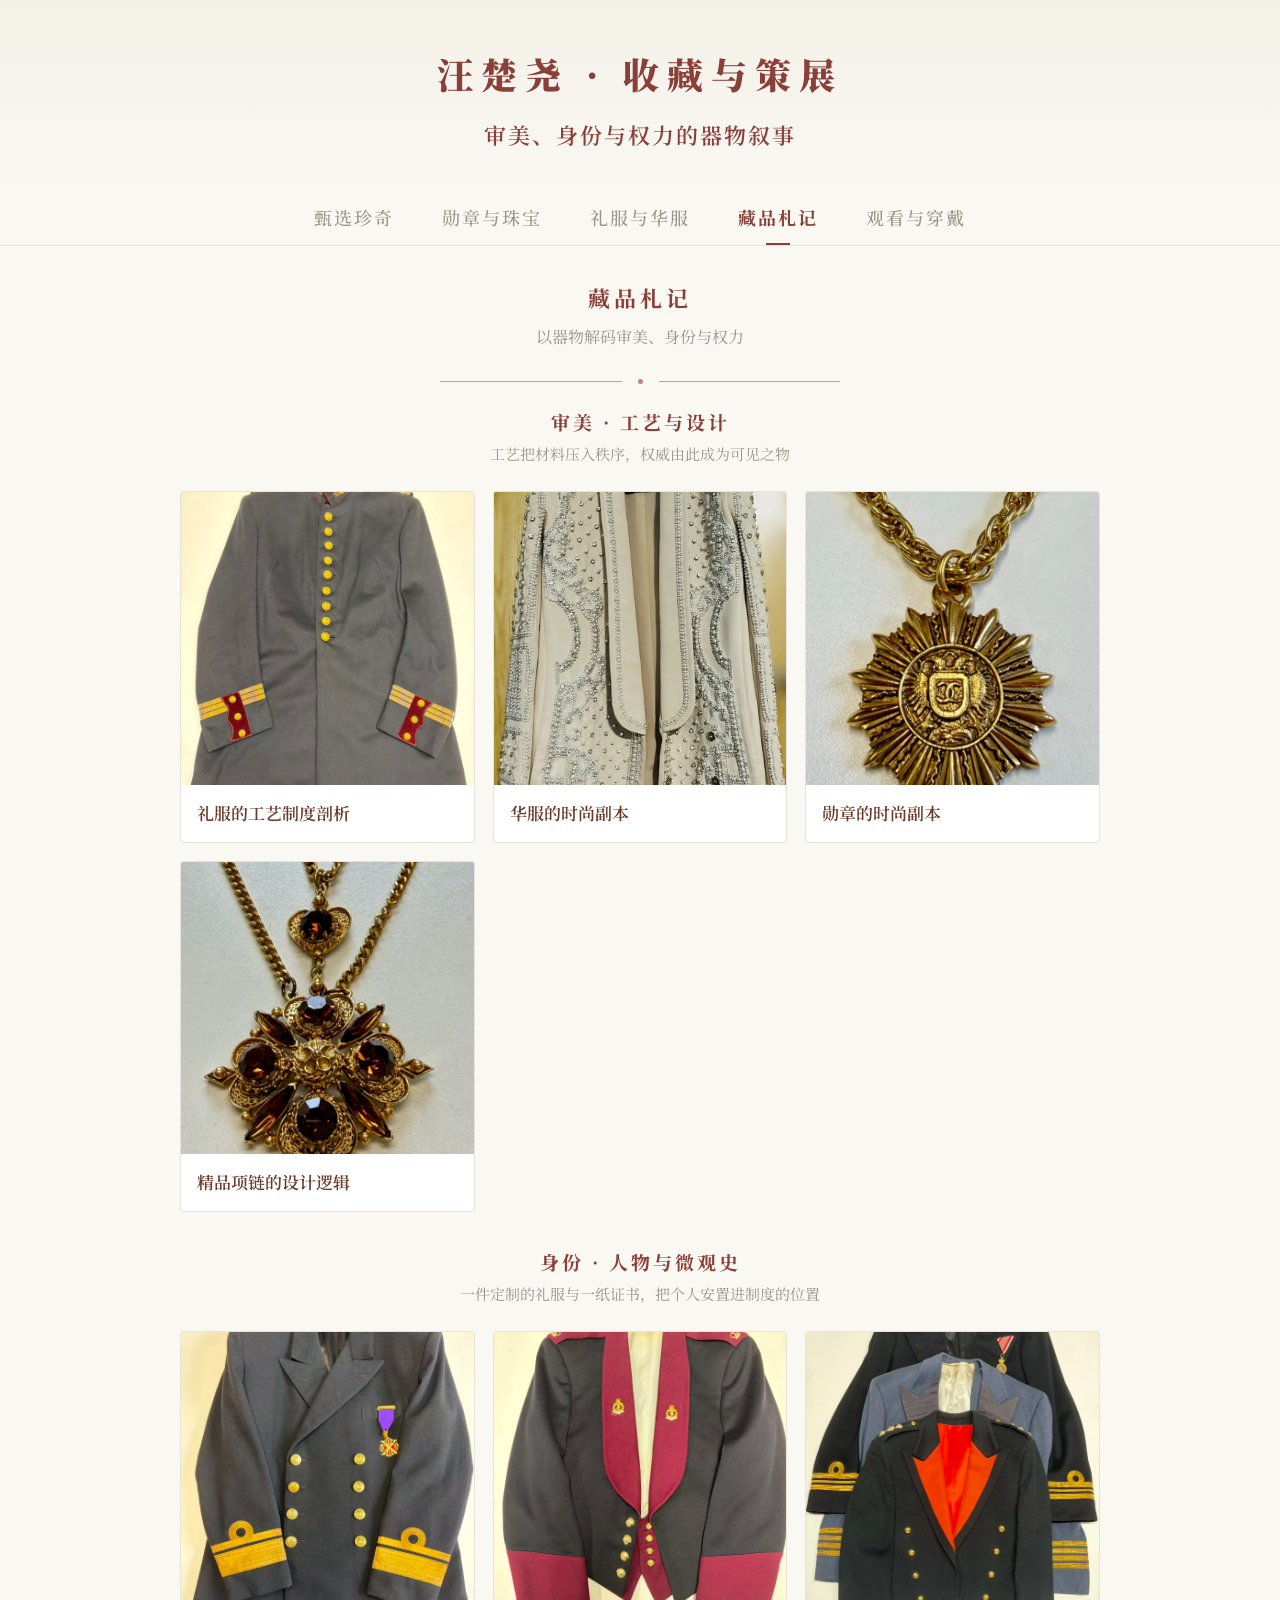
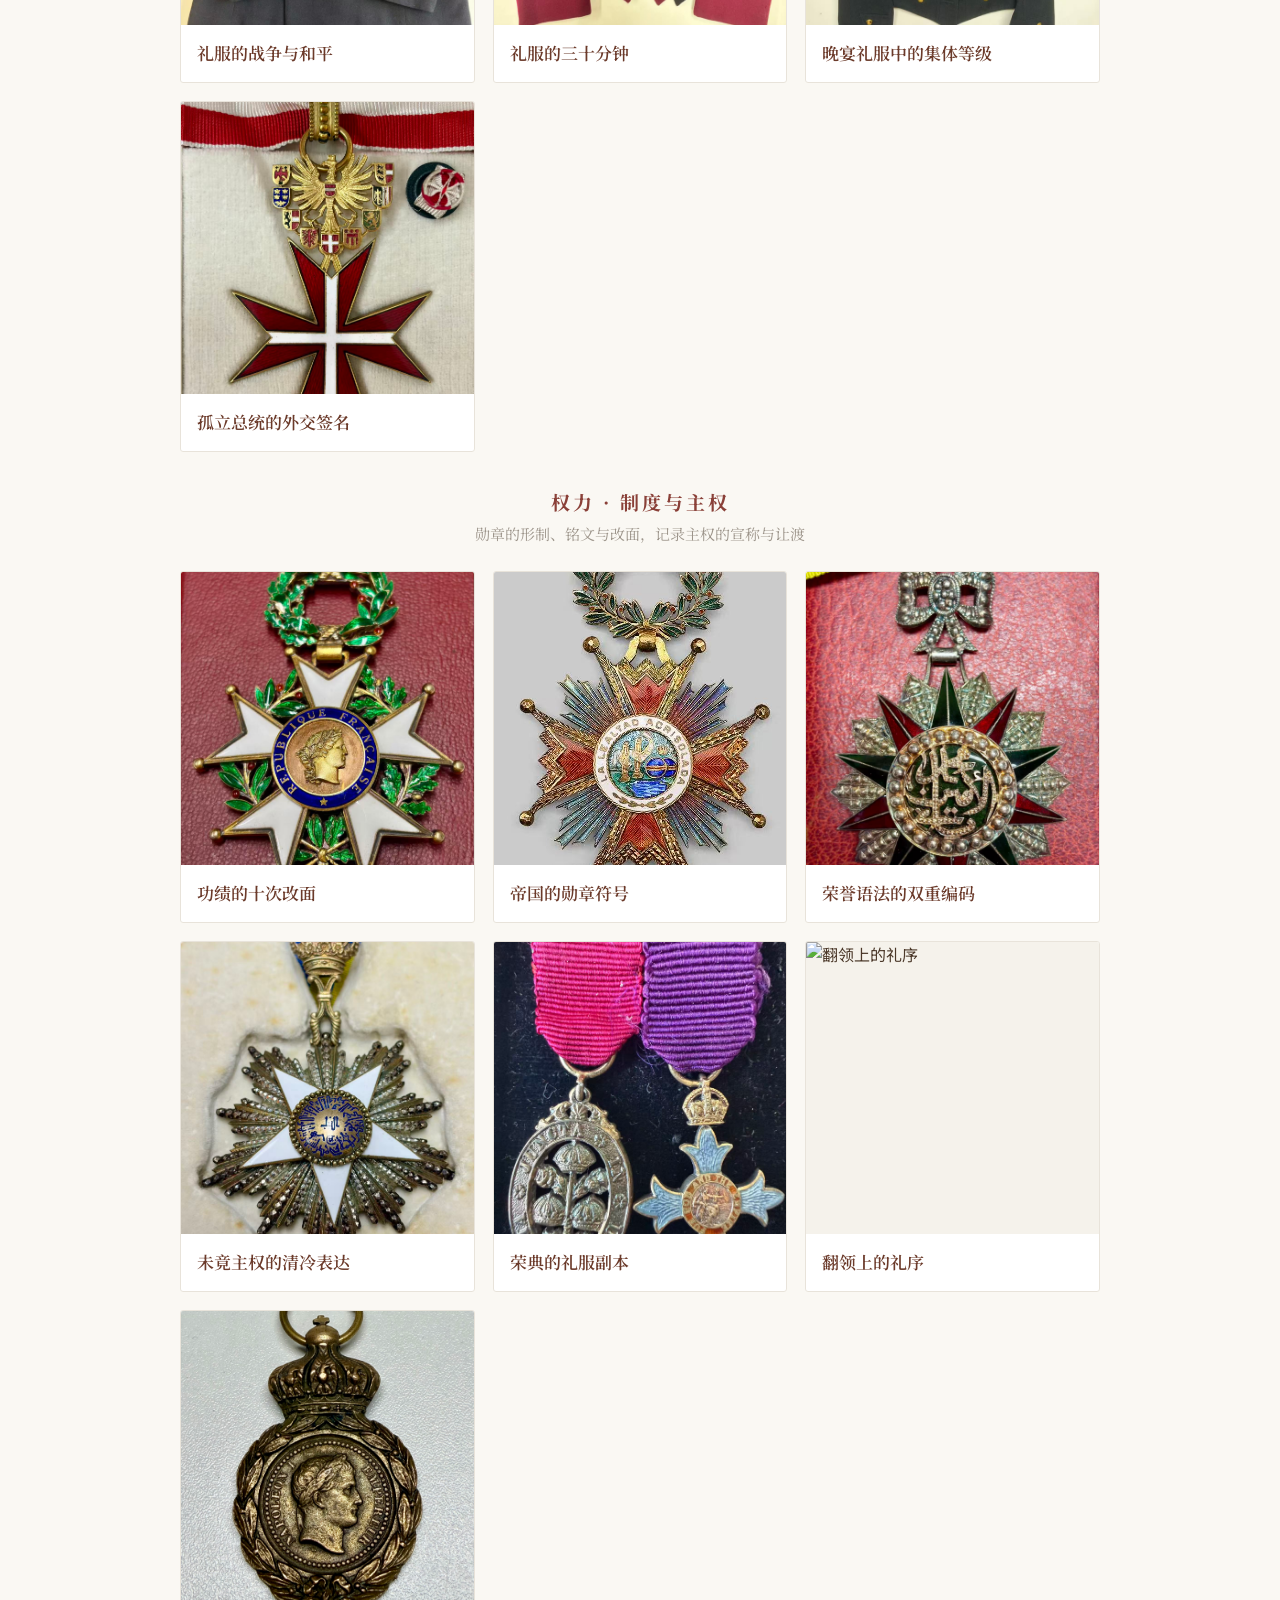
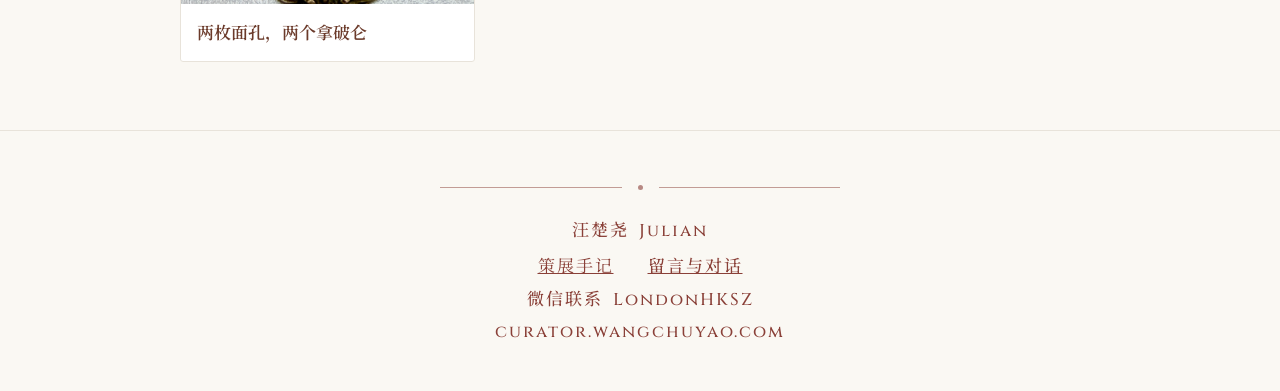
==== chronicles/index.html @ 3b55cd84 "Split the site into section pages and group the chronicles Each section now lives at its own path (/" ====
<!DOCTYPE html>
<html lang="zh-CN">
<head>
<meta charset="UTF-8">
<meta name="viewport" content="width=device-width, initial-scale=1.0">
<meta name="robots" content="noindex, nofollow">
<title>藏品札记 · 汪楚尧收藏与策展</title>
<link href="https://fonts.googleapis.com/css2?family=Cinzel:wght@400;500;600;700;800;900&family=EB+Garamond:ital,wght@0,400;0,500;0,600;0,700;1,400;1,500&family=Noto+Serif+SC:wght@400;500;600;700;900&family=Noto+Sans+SC:wght@300;400;500;600&display=swap" rel="stylesheet">
<link rel="stylesheet" href="/assets/site.css">
</head>
<body data-page="chronicles">
<div id="site"></div>

<script src="/assets/data.js"></script>
<script src="/assets/site.js"></script>

<!-- Firebase conversation system: isolated so it never breaks the main page -->
<script src="https://www.gstatic.com/firebasejs/10.12.0/firebase-app-compat.js"></script>
<script src="https://www.gstatic.com/firebasejs/10.12.0/firebase-firestore-compat.js"></script>
<script src="/assets/conversations.js"></script>
</body>
</html>
---- assets/site.css ----
/* Styles for curator.wangchuyao.com */
:root {
  --bg-primary:#FAF8F3; --bg-warm:#F5F2EB; --bg-card:#FFFFFF;
  --text-primary:#4A3728; --text-secondary:#5C4A3D; --text-muted:#9C948A;
  --gold:#8A4038; --gold-dim:#9E5248; --gold-glow:rgba(138,64,56,0.08);
  --heading-gold:#8A4038; --item-title:#6B3A2A;
  --border:#E8E3DA; --border-light:#EDE9E1;
}
*{box-sizing:border-box;margin:0;padding:0;}
body{font-family:'Noto Sans SC',sans-serif;background:var(--bg-primary);color:var(--text-primary);min-height:100vh;-webkit-font-smoothing:antialiased;}
::-webkit-scrollbar{width:5px;}::-webkit-scrollbar-track{background:var(--bg-primary);}::-webkit-scrollbar-thumb{background:var(--gold-dim);border-radius:3px;}
@keyframes fadeIn{from{opacity:0;transform:translateY(14px);}to{opacity:1;transform:translateY(0);}}

.header{text-align:center;padding:48px 24px 32px;background:linear-gradient(180deg,#F3F0E7 0%,var(--bg-primary) 100%);}
.header h1{font-family:'Noto Serif SC',serif;font-size:36px;font-weight:900;letter-spacing:8px;color:var(--heading-gold);}
.header-subtitle{font-family:'Noto Serif SC',serif;font-size:22px;font-weight:600;color:var(--heading-gold);margin-top:14px;line-height:2;letter-spacing:2px;}

.neo-divider{display:flex;align-items:center;justify-content:center;gap:16px;padding:6px 0;width:50%;max-width:400px;margin:0 auto;}
.neo-divider .nd-line{flex:1;height:1px;background:var(--gold);opacity:0.5;}
.neo-divider .nd-dot{width:5px;height:5px;border-radius:50%;background:var(--gold);opacity:0.6;flex-shrink:0;}

.tabs-container{position:sticky;top:0;z-index:100;background:rgba(250,248,243,0.95);backdrop-filter:blur(16px);-webkit-backdrop-filter:blur(16px);border-bottom:1px solid var(--border);}
.tabs-bar{display:flex;flex-wrap:wrap;justify-content:center;max-width:960px;margin:0 auto;}
.tab-btn{display:inline-block;text-decoration:none;padding:15px 24px;border:none;background:transparent;font-family:'Noto Serif SC',serif;font-size:18px;font-weight:500;color:var(--text-muted);cursor:pointer;transition:all 0.3s;white-space:nowrap;position:relative;letter-spacing:2px;}
.tab-btn:hover{color:var(--text-secondary);}
.tab-btn.active{color:var(--heading-gold);font-weight:700;}
.tab-btn.active::after{content:'';position:absolute;bottom:0;left:50%;transform:translateX(-50%);width:24px;height:2px;background:var(--gold);}

.main{max-width:960px;margin:0 auto;padding:0 20px 60px;}
.tab-content{animation:fadeIn 0.4s ease;}

.section-header{text-align:center;padding:36px 0 8px;}
.section-title{font-family:'Noto Serif SC',serif;font-size:22px;font-weight:700;color:var(--heading-gold);letter-spacing:4px;}
.section-subtitle{font-size:18px;color:var(--gold);margin-top:8px;font-family:'EB Garamond',serif;font-style:italic;letter-spacing:1px;}
.section-after-divider{padding-bottom:20px;}

.curator-statement{font-family:'Noto Serif SC',serif;font-size:18px;line-height:2.2;color:var(--heading-gold);max-width:580px;margin:0 auto;text-align:center;padding:12px 0 28px;}
.cabinet-statement{font-family:'Noto Serif SC',serif;font-size:18px;line-height:2;color:var(--heading-gold);max-width:580px;margin:0 auto;text-align:center;padding:14px 0 0;}
.cabinet-section-header{text-align:center;padding:12px 0 8px;}

.featured-grid{display:grid;grid-template-columns:repeat(3,1fr);gap:18px;padding:8px 0;}
.item-card{background:var(--bg-card);border:1px solid var(--border);border-radius:3px;overflow:hidden;cursor:pointer;transition:all 0.35s;position:relative;}
.item-card:hover{border-color:var(--gold);box-shadow:0 6px 24px rgba(0,0,0,0.06),0 0 0 1px var(--gold);transform:translateY(-3px);}
.item-card::before{content:'';position:absolute;top:0;left:15%;right:15%;height:1px;background:linear-gradient(90deg,transparent,var(--gold),transparent);opacity:0;transition:opacity 0.35s;}
.item-card:hover::before{opacity:0.6;}
.item-image{width:100%;background:var(--bg-warm);display:block;overflow:hidden;}
.item-image img{width:100%;height:auto;display:block;transition:transform 0.6s;}
.item-card:hover .item-image img{transform:scale(1.03);}
.item-placeholder{font-family:'Cinzel',serif;font-size:42px;color:var(--border);}
.item-info{padding:16px 18px;}
.item-title{font-family:'Noto Serif SC',serif;font-size:18px;font-weight:600;color:var(--item-title);line-height:1.7;}
.item-meta{font-size:16px;color:var(--text-muted);margin-top:6px;display:flex;gap:12px;align-items:center;font-family:'EB Garamond',serif;}
.item-tag{display:inline-block;padding:2px 10px;border-radius:2px;font-size:15px;font-weight:500;color:var(--gold);background:var(--gold-glow);border:1px solid rgba(138,64,56,0.15);letter-spacing:1px;font-family:'Noto Sans SC',sans-serif;}
.item-tag.sale{color:#A5503C;background:rgba(165,80,60,0.06);border-color:rgba(165,80,60,0.15);}


.filter-bar{display:flex;gap:8px;flex-wrap:wrap;justify-content:center;padding:0 0 24px;}
.filter-btn{padding:7px 18px;border:1px solid var(--border);border-radius:2px;background:transparent;color:var(--text-muted);font-size:16px;font-family:'Noto Sans SC',sans-serif;font-weight:500;cursor:pointer;transition:all 0.2s;letter-spacing:1px;}
.filter-btn:hover{border-color:var(--text-muted);color:var(--text-secondary);}
.filter-btn.active{border-color:var(--gold);color:var(--gold);background:var(--gold-glow);}

.chronicle-grid{display:grid;grid-template-columns:repeat(3,1fr);gap:18px;padding:8px 0;}
.chronicle-card{background:var(--bg-card);border:1px solid var(--border);border-radius:3px;overflow:hidden;cursor:pointer;transition:all 0.35s;}
.chronicle-card:hover{border-color:var(--gold);box-shadow:0 6px 24px rgba(0,0,0,0.06);transform:translateY(-3px);}
.chronicle-card .card-img{width:100%;aspect-ratio:1/1;overflow:hidden;background:var(--bg-warm);}
.chronicle-card .card-img img{width:100%;height:100%;object-fit:cover;transition:transform 0.6s;}
.chronicle-card:hover .card-img img{transform:scale(1.03);}
.chronicle-card .card-info{padding:14px 16px;}
.chronicle-card .card-title{font-family:'Noto Serif SC',serif;font-size:17px;font-weight:600;color:var(--item-title);line-height:1.7;}
.article-modal{display:none;position:fixed;top:0;left:0;right:0;bottom:0;z-index:10000;background:rgba(0,0,0,0.6);backdrop-filter:blur(6px);overflow-y:auto;padding:40px 20px;}
.article-modal.open{display:block;}
.article-modal-inner{max-width:1080px;margin:0 auto;background:var(--bg-primary);border-radius:4px;padding:40px 36px;position:relative;box-shadow:0 20px 60px rgba(0,0,0,0.2);}
.article-modal-close{position:absolute;top:16px;right:20px;font-size:32px;color:var(--text-muted);cursor:pointer;background:none;border:none;transition:color 0.2s;}
.article-modal-close:hover{color:var(--text-primary);}
.article-img-stack{display:flex;flex-direction:column;gap:12px;max-width:720px;margin:0 auto 24px;}
.article-img-stack img{width:100%;height:auto;display:block;border-radius:3px;border:1px solid var(--border);}
.article-img-side{display:grid;grid-template-columns:1fr 1fr;gap:12px;max-width:720px;margin:0 auto 24px;}
.article-img-side img{width:100%;height:auto;display:block;border-radius:3px;border:1px solid var(--border);}
.article-img-grid4{display:grid;grid-template-columns:1fr 1fr;gap:12px;max-width:720px;margin:0 auto 24px;}
.article-img-grid4 img{width:100%;height:auto;display:block;border-radius:3px;border:1px solid var(--border);}
.article-img-grid6{display:grid;grid-template-columns:1fr 1fr;gap:12px;max-width:720px;margin:0 auto 24px;}
.article-img-grid6 img{width:100%;height:auto;display:block;border-radius:3px;border:1px solid var(--border);}
.article-img-grid3left{display:grid;grid-template-columns:1fr 1fr;gap:12px;max-width:720px;margin:0 auto 24px;}
.article-img-grid3left-main{display:flex;}
.article-img-grid3left-main img{width:100%;object-fit:cover;border-radius:3px;border:1px solid var(--border);display:block;}
.article-img-grid3left-stack{display:flex;flex-direction:column;gap:12px;}
.article-img-grid3left-stack img{width:100%;height:auto;display:block;border-radius:3px;border:1px solid var(--border);}
.article-modal-img{width:100%;max-width:720px;display:block;margin:0 auto 24px;border-radius:3px;border:1px solid var(--border);}
@media(max-width:640px){.article-img-side,.article-img-grid4,.article-img-grid6,.article-img-grid3left{grid-template-columns:1fr;}}
.article-modal-title{font-family:'Noto Serif SC',serif;font-size:22px;font-weight:700;color:var(--item-title);line-height:1.7;margin-bottom:8px;}
.article-modal-date{font-family:'EB Garamond',serif;font-size:16px;color:var(--text-muted);font-style:italic;margin-bottom:20px;}
.article-modal-body{font-family:'Noto Serif SC',serif;font-size:17px;line-height:2.2;color:var(--text-secondary);}

/* reverse link block at bottom of article modal */
.article-item-link{margin-top:28px;padding-top:20px;border-top:1px solid var(--border);text-align:center;}
.article-item-link-label{font-family:'Noto Serif SC',serif;font-size:15px;color:var(--text-muted);letter-spacing:2px;margin-bottom:10px;}
.article-item-link-name{font-family:'Noto Serif SC',serif;font-size:17px;font-weight:600;color:var(--item-title);cursor:pointer;letter-spacing:1px;transition:color 0.2s;}
.article-item-link-name:hover{color:var(--gold);}

/* chronicle groups */
.chronicle-group{padding-top:28px;}
.chronicle-group:first-of-type{padding-top:4px;}
.chronicle-group-title{font-family:'Noto Serif SC',serif;font-size:19px;font-weight:700;color:var(--heading-gold);letter-spacing:3px;text-align:center;}
.chronicle-group-statement{font-family:'Noto Serif SC',serif;font-size:15px;line-height:2;color:var(--text-muted);text-align:center;margin-top:4px;padding-bottom:14px;}
.article-item-link-name+.article-item-link-name{margin-top:6px;}
.article-item-link-name a{color:inherit;text-decoration:none;}

/* type statement style */
.type-statement{font-family:'Noto Serif SC',serif;font-size:16px;line-height:2;color:var(--text-muted);max-width:520px;margin:0 auto;text-align:center;padding:0 0 20px;}
.cabinet-intro{font-size:20px;}

.gallery-grid{column-count:3;column-gap:12px;padding:8px 0;}
.gallery-item{
  break-inside:avoid;
  margin-bottom:12px;
  overflow:hidden;
  cursor:pointer;
  position:relative;
}
.gallery-item img{
  width:100%;
  display:block;
  -webkit-user-drag:none;
  transition:transform 0.45s ease, opacity 0.3s ease;
}
.gallery-item:hover img{
  transform:scale(1.04);
  opacity:0.88;
}
.gallery-item::after{
  content:'⊕';
  position:absolute;
  inset:0;
  display:flex;
  align-items:center;
  justify-content:center;
  font-size:28px;
  color:rgba(250,248,243,0.9);
  opacity:0;
  transition:opacity 0.3s ease;
  pointer-events:none;
  text-shadow:0 1px 6px rgba(0,0,0,0.4);
}
.gallery-item:hover::after{opacity:1;}

.lightbox{display:none;position:fixed;top:0;left:0;right:0;bottom:0;z-index:10000;background:rgba(0,0,0,0.88);backdrop-filter:blur(8px);align-items:center;justify-content:center;flex-direction:column;padding:40px;cursor:pointer;}
.lightbox.open{display:flex;}
.lightbox img{max-width:90%;max-height:75vh;object-fit:contain;}
.lightbox-info{margin-top:20px;text-align:center;}
.lightbox-title{font-family:'Noto Serif SC',serif;font-size:23px;color:#F5F0E8;}
.lightbox-desc{font-size:17px;color:#A9A193;margin-top:8px;max-width:500px;line-height:1.8;font-family:'EB Garamond',serif;}
.lightbox-close{position:absolute;top:24px;right:28px;font-size:32px;color:#999;cursor:pointer;background:none;border:none;transition:color 0.2s;}
.lightbox-close:hover{color:#fff;}

.footer{text-align:center;padding:48px 24px;border-top:1px solid var(--border);}
.footer p{font-family:'Noto Serif SC',serif;font-size:17px;font-weight:500;color:var(--gold);letter-spacing:2px;}
.footer p+p{margin-top:6px;}
.footer p span.en{font-family:'Cinzel',serif;letter-spacing:2px;margin-left:4px;}
.footer a{color:var(--gold);text-decoration:none;font-family:'Cinzel',serif;font-size:17px;letter-spacing:2px;}
.footer a:hover{text-decoration:underline;}
.footer-note-link{color:var(--gold);font-family:'Noto Serif SC',serif;font-size:17px;letter-spacing:2px;cursor:pointer;transition:color 0.2s;border:none;background:none;padding:0;text-decoration:underline;}
.footer-note-link:hover{text-decoration:underline;}
.curator-note-modal{display:none;position:fixed;top:0;left:0;right:0;bottom:0;z-index:10000;background:var(--bg-primary);overflow-y:auto;cursor:pointer;}
.curator-note-modal.open{display:flex;align-items:center;justify-content:center;}
.curator-note-modal-inner{max-width:580px;padding:40px 32px;font-family:'Noto Serif SC',serif;font-size:15px;line-height:2.2;color:var(--text-secondary);text-align:justify;letter-spacing:0.5px;}
.curator-note-modal-title{font-size:20px;font-weight:700;color:var(--heading-gold);text-align:center;letter-spacing:4px;margin-bottom:28px;}
.curator-note-modal-close{position:absolute;top:24px;right:28px;font-size:32px;color:var(--text-muted);cursor:pointer;background:none;border:none;transition:color 0.2s;}
.curator-note-modal-close:hover{color:var(--text-primary);}

/* conversation modal */
.conv-modal{display:none;position:fixed;top:0;left:0;right:0;bottom:0;z-index:10001;background:rgba(0,0,0,0.6);backdrop-filter:blur(6px);overflow-y:auto;padding:40px 20px;}
.conv-modal.open{display:block;}
.conv-modal-inner{max-width:540px;width:100%;margin:40px auto;background:var(--bg-primary);border-radius:4px;padding:36px 32px;position:relative;box-shadow:0 20px 60px rgba(0,0,0,0.2);}
.conv-modal-close{position:absolute;top:14px;right:18px;font-size:32px;color:var(--text-muted);cursor:pointer;background:none;border:none;transition:color 0.2s;}
.conv-modal-close:hover{color:var(--text-primary);}
.conv-modal-title{font-family:'Noto Serif SC',serif;font-size:18px;font-weight:700;color:var(--heading-gold);text-align:center;letter-spacing:3px;margin-bottom:6px;}
.conv-modal-intro{font-family:'Noto Serif SC',serif;font-size:14px;line-height:2;color:var(--text-muted);text-align:center;margin-bottom:20px;}
.conv-admin-bar{display:flex;align-items:center;gap:8px;margin-bottom:18px;justify-content:center;}
.conv-admin-input{padding:6px 12px;border:1px solid var(--border);border-radius:2px;background:var(--bg-card);font-family:'Noto Sans SC',sans-serif;font-size:13px;color:var(--text-primary);outline:none;width:140px;transition:border-color 0.2s;}
.conv-admin-input:focus{border-color:var(--gold);}
.conv-admin-btn{padding:6px 14px;border:1px solid var(--border);border-radius:2px;background:transparent;font-family:'Noto Sans SC',sans-serif;font-size:13px;color:var(--text-muted);cursor:pointer;transition:all 0.2s;}
.conv-admin-btn:hover{border-color:var(--gold);color:var(--gold);}
.conv-admin-status{font-size:13px;color:var(--gold);font-family:'Noto Sans SC',sans-serif;letter-spacing:1px;}
.conv-compose{margin-bottom:24px;border-bottom:1px solid var(--border);padding-bottom:20px;}
.conv-textarea{width:100%;min-height:80px;padding:12px 14px;border:1px solid var(--border);border-radius:3px;background:var(--bg-card);font-family:'Noto Serif SC',serif;font-size:14px;line-height:2;color:var(--text-primary);resize:vertical;outline:none;transition:border-color 0.2s;}
.conv-textarea:focus{border-color:var(--gold);}
.conv-textarea::placeholder{color:var(--text-muted);font-size:13px;}
.conv-send{display:block;margin:12px auto 0;padding:8px 28px;border:1px solid var(--gold);border-radius:2px;background:transparent;font-family:'Noto Serif SC',serif;font-size:14px;color:var(--gold);letter-spacing:2px;cursor:pointer;transition:all 0.2s;}
.conv-send:hover{background:var(--gold-glow);}
.conv-toast{display:none;margin-top:10px;text-align:center;font-family:'Noto Serif SC',serif;font-size:13px;color:var(--gold);letter-spacing:1px;}
.conv-threads{display:flex;flex-direction:column;gap:20px;}
.conv-thread{border:1px solid var(--border);border-radius:3px;padding:16px 18px;background:var(--bg-card);transition:border-color 0.2s;}
.conv-msg{margin-bottom:10px;}
.conv-msg:last-child{margin-bottom:0;}
.conv-msg-text{font-family:'Noto Serif SC',serif;font-size:14px;line-height:2;color:var(--text-secondary);white-space:pre-wrap;word-break:break-word;}
.conv-msg-meta{font-family:'EB Garamond',serif;font-size:13px;color:var(--text-muted);margin-top:4px;font-style:italic;}
.conv-msg-curator{padding-left:16px;border-left:2px solid var(--gold);margin-top:12px;}
.conv-msg-curator .conv-msg-label{font-family:'Noto Sans SC',sans-serif;font-size:12px;color:var(--gold);letter-spacing:1px;margin-bottom:4px;font-weight:500;}
.conv-reply-area{margin-top:12px;padding-top:12px;border-top:1px solid var(--border-light);}
.conv-reply-textarea{width:100%;min-height:50px;padding:10px 12px;border:1px solid var(--border);border-radius:3px;background:var(--bg-primary);font-family:'Noto Serif SC',serif;font-size:13px;line-height:1.9;color:var(--text-primary);resize:vertical;outline:none;transition:border-color 0.2s;}
.conv-reply-textarea:focus{border-color:var(--gold);}
.conv-reply-send{margin-top:8px;padding:5px 18px;border:1px solid var(--gold);border-radius:2px;background:transparent;font-family:'Noto Sans SC',sans-serif;font-size:13px;color:var(--gold);cursor:pointer;transition:all 0.2s;float:right;}
.conv-reply-send:hover{background:var(--gold-glow);}
.conv-empty{text-align:center;font-family:'Noto Serif SC',serif;font-size:14px;color:var(--text-muted);padding:20px 0;letter-spacing:1px;}
.conv-loading{text-align:center;font-family:'Noto Sans SC',sans-serif;font-size:13px;color:var(--text-muted);padding:20px 0;}

@media(max-width:640px){
  .header{padding:36px 16px 24px;}.header h1{font-size:24px;letter-spacing:4px;}
  .tabs-bar{justify-content:center;padding:0 8px;}.tab-btn{padding:13px 14px;font-size:15px;}
  .featured-grid{grid-template-columns:repeat(2,1fr);gap:12px;}.chronicle-grid{grid-template-columns:repeat(2,1fr);gap:12px;}.gallery-grid{column-count:2;}
  .main{padding:0 14px 40px;}.item-info{padding:12px;}.item-title{font-size:15px;}
  .neo-divider{width:70%;}
}
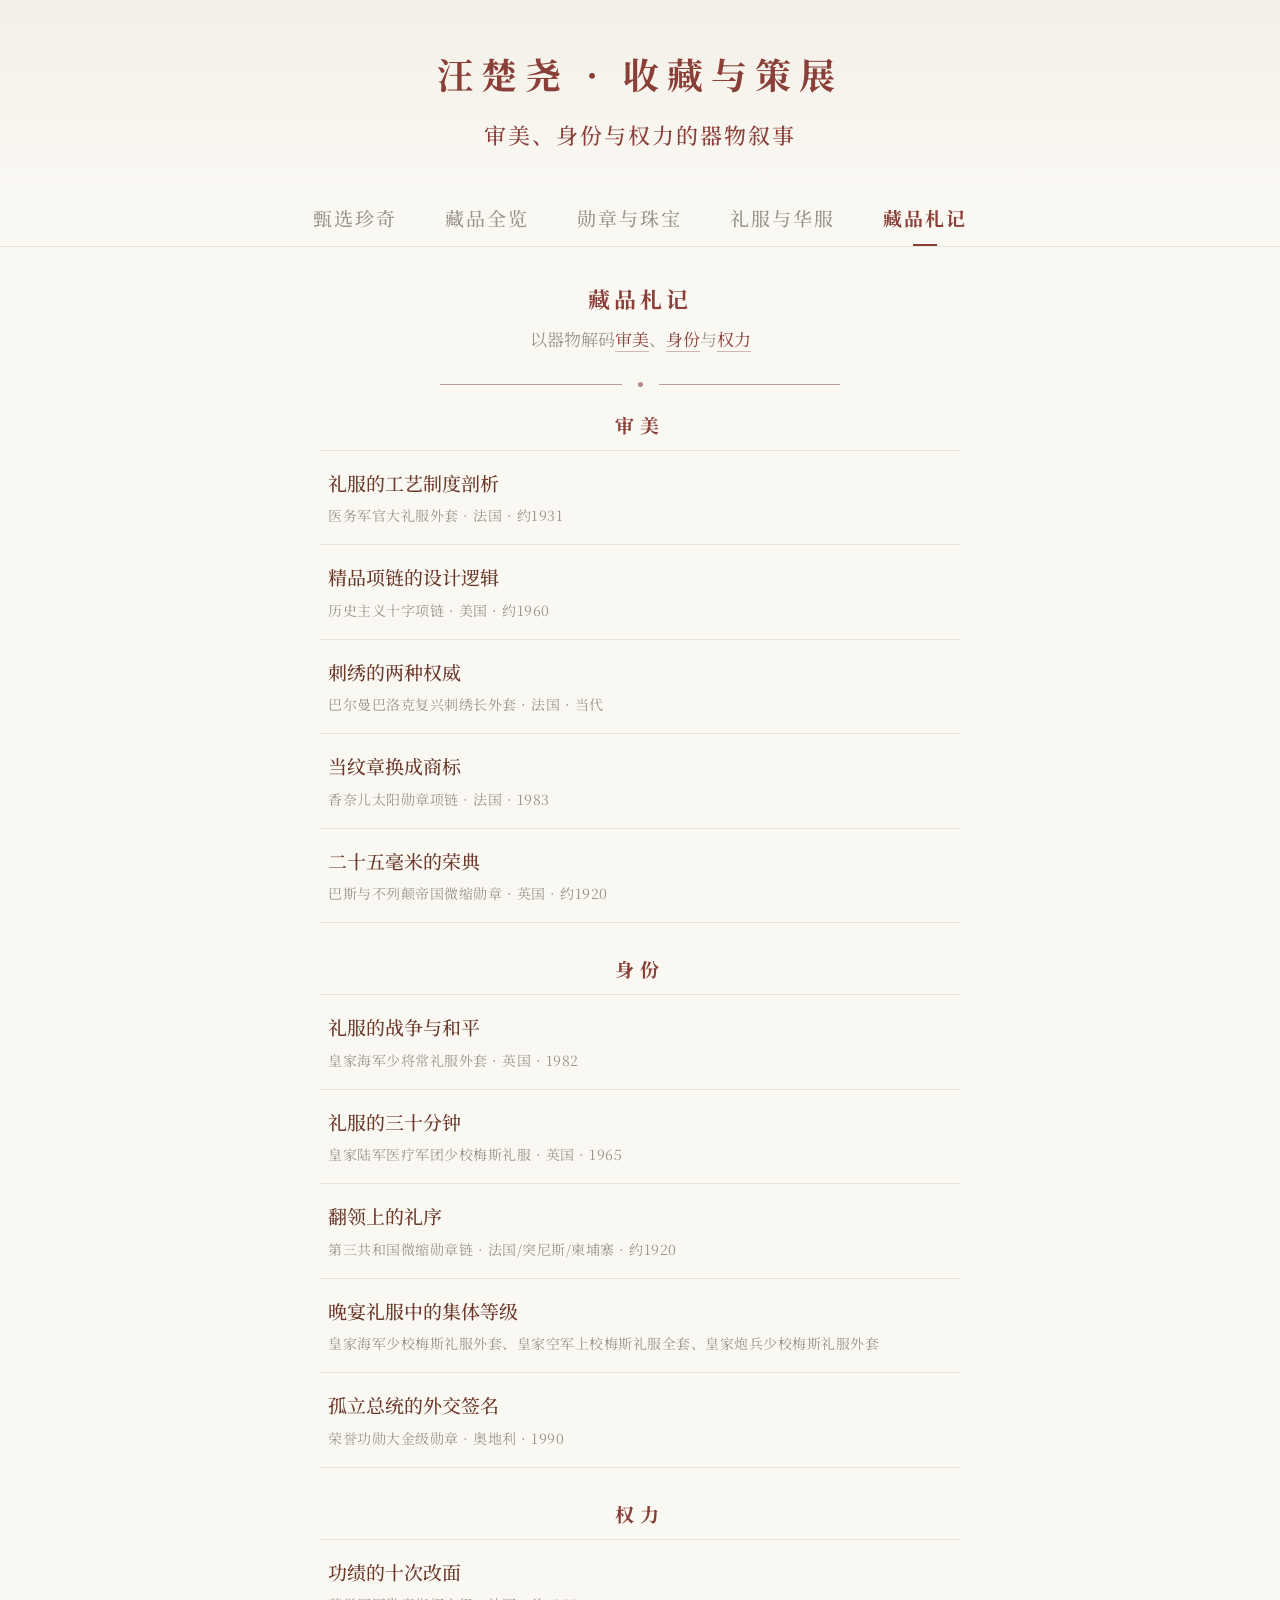
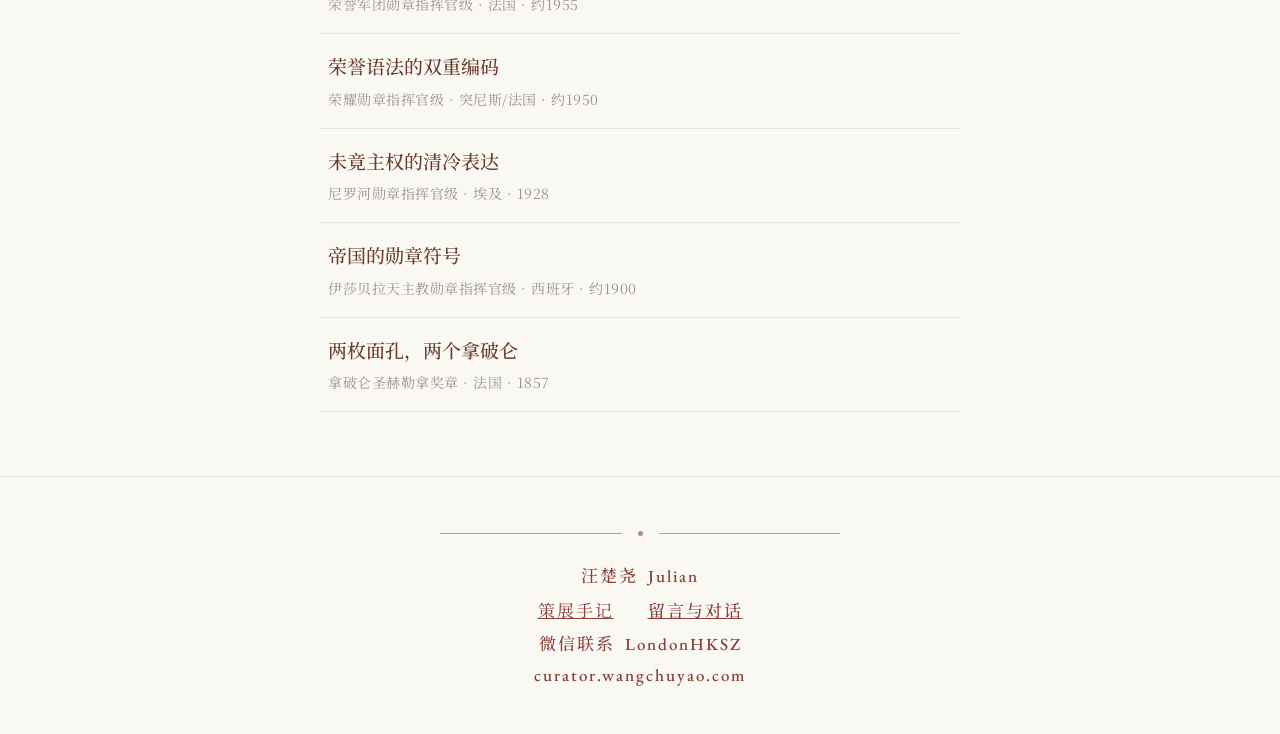
==== commit 27b7e76f: "Two type families, five sizes, justified lightbox text Typography is reduced to Noto Serif SC (all C" ====
--- a/chronicles/index.html
+++ b/chronicles/index.html
@@ -5,7 +5,7 @@
 <meta name="viewport" content="width=device-width, initial-scale=1.0">
 <meta name="robots" content="noindex, nofollow">
 <title>藏品札记 · 汪楚尧收藏与策展</title>
-<link href="https://fonts.googleapis.com/css2?family=Cinzel:wght@400;500;600;700;800;900&family=EB+Garamond:ital,wght@0,400;0,500;0,600;0,700;1,400;1,500&family=Noto+Serif+SC:wght@400;500;600;700;900&family=Noto+Sans+SC:wght@300;400;500;600&display=swap" rel="stylesheet">
+<link href="https://fonts.googleapis.com/css2?family=EB+Garamond:ital,wght@0,400;0,500;1,400&family=Noto+Serif+SC:wght@400;500;700&display=swap" rel="stylesheet">
 <link rel="stylesheet" href="/assets/site.css">
 </head>
 <body data-page="chronicles">
--- a/assets/site.css
+++ b/assets/site.css
@@ -5,15 +5,18 @@
   --gold:#8A4038; --gold-dim:#9E5248; --gold-glow:rgba(138,64,56,0.08);
   --heading-gold:#8A4038; --item-title:#6B3A2A;
   --border:#E8E3DA; --border-light:#EDE9E1;
+  /* type: two families, five sizes (小注 / 正文 / 条目 / 标题 / 站名) */
+  --serif:'Noto Serif SC',serif; --latin:'EB Garamond','Noto Serif SC',serif;
+  --fs-small:14px; --fs-body:17px; --fs-item:19px; --fs-title:22px; --fs-site:36px;
 }
 *{box-sizing:border-box;margin:0;padding:0;}
-body{font-family:'Noto Sans SC',sans-serif;background:var(--bg-primary);color:var(--text-primary);min-height:100vh;-webkit-font-smoothing:antialiased;}
+body{font-family:var(--serif);font-size:var(--fs-body);background:var(--bg-primary);color:var(--text-primary);min-height:100vh;-webkit-font-smoothing:antialiased;}
 ::-webkit-scrollbar{width:5px;}::-webkit-scrollbar-track{background:var(--bg-primary);}::-webkit-scrollbar-thumb{background:var(--gold-dim);border-radius:3px;}
 @keyframes fadeIn{from{opacity:0;transform:translateY(14px);}to{opacity:1;transform:translateY(0);}}
 
 .header{text-align:center;padding:48px 24px 32px;background:linear-gradient(180deg,#F3F0E7 0%,var(--bg-primary) 100%);}
-.header h1{font-family:'Noto Serif SC',serif;font-size:36px;font-weight:900;letter-spacing:8px;color:var(--heading-gold);}
-.header-subtitle{font-family:'Noto Serif SC',serif;font-size:22px;font-weight:600;color:var(--heading-gold);margin-top:14px;line-height:2;letter-spacing:2px;}
+.header h1{font-family:var(--serif);font-size:var(--fs-site);font-weight:700;letter-spacing:8px;color:var(--heading-gold);}
+.header-subtitle{font-family:var(--serif);font-size:var(--fs-title);font-weight:500;color:var(--heading-gold);margin-top:14px;line-height:2;letter-spacing:2px;}
 
 .neo-divider{display:flex;align-items:center;justify-content:center;gap:16px;padding:6px 0;width:50%;max-width:400px;margin:0 auto;}
 .neo-divider .nd-line{flex:1;height:1px;background:var(--gold);opacity:0.5;}
@@ -21,7 +24,7 @@
 
 .tabs-container{position:sticky;top:0;z-index:100;background:rgba(250,248,243,0.95);backdrop-filter:blur(16px);-webkit-backdrop-filter:blur(16px);border-bottom:1px solid var(--border);}
 .tabs-bar{display:flex;flex-wrap:wrap;justify-content:center;max-width:960px;margin:0 auto;}
-.tab-btn{display:inline-block;text-decoration:none;padding:15px 24px;border:none;background:transparent;font-family:'Noto Serif SC',serif;font-size:18px;font-weight:500;color:var(--text-muted);cursor:pointer;transition:all 0.3s;white-space:nowrap;position:relative;letter-spacing:2px;}
+.tab-btn{display:inline-block;text-decoration:none;padding:15px 24px;border:none;background:transparent;font-family:var(--serif);font-size:var(--fs-item);font-weight:500;color:var(--text-muted);cursor:pointer;transition:all 0.3s;white-space:nowrap;position:relative;letter-spacing:2px;}
 .tab-btn:hover{color:var(--text-secondary);}
 .tab-btn.active{color:var(--heading-gold);font-weight:700;}
 .tab-btn.active::after{content:'';position:absolute;bottom:0;left:50%;transform:translateX(-50%);width:24px;height:2px;background:var(--gold);}
@@ -30,32 +33,31 @@
 .tab-content{animation:fadeIn 0.4s ease;}
 
 .section-header{text-align:center;padding:36px 0 8px;}
-.section-title{font-family:'Noto Serif SC',serif;font-size:22px;font-weight:700;color:var(--heading-gold);letter-spacing:4px;}
-.section-subtitle{font-size:18px;color:var(--gold);margin-top:8px;font-family:'EB Garamond',serif;font-style:italic;letter-spacing:1px;}
+.section-title{font-family:var(--serif);font-size:var(--fs-title);font-weight:700;color:var(--heading-gold);letter-spacing:4px;}
 .section-after-divider{padding-bottom:20px;}
 
-.curator-statement{font-family:'Noto Serif SC',serif;font-size:18px;line-height:2.2;color:var(--heading-gold);max-width:580px;margin:0 auto;text-align:center;padding:12px 0 28px;}
-.cabinet-statement{font-family:'Noto Serif SC',serif;font-size:18px;line-height:2;color:var(--heading-gold);max-width:580px;margin:0 auto;text-align:center;padding:14px 0 0;}
+.curator-statement{font-family:var(--serif);font-size:var(--fs-body);line-height:2.2;color:var(--heading-gold);max-width:580px;margin:0 auto;text-align:center;padding:12px 0 28px;}
+.cabinet-statement{font-family:var(--serif);font-size:var(--fs-body);line-height:2;color:var(--heading-gold);max-width:580px;margin:0 auto;text-align:center;padding:14px 0 0;}
 .cabinet-section-header{text-align:center;padding:12px 0 8px;}
 
 .featured-grid{display:grid;grid-template-columns:repeat(3,1fr);gap:18px;padding:8px 0;}
-.item-card{background:var(--bg-card);border:1px solid var(--border);border-radius:3px;overflow:hidden;cursor:pointer;transition:all 0.35s;position:relative;}
+.item-card{background:var(--bg-card);border:1px solid var(--border);border-radius:3px;overflow:hidden;cursor:pointer;transition:all 0.35s;position:relative;padding:10px;}
 .item-card:hover{border-color:var(--gold);box-shadow:0 6px 24px rgba(0,0,0,0.06),0 0 0 1px var(--gold);transform:translateY(-3px);}
 .item-card::before{content:'';position:absolute;top:0;left:15%;right:15%;height:1px;background:linear-gradient(90deg,transparent,var(--gold),transparent);opacity:0;transition:opacity 0.35s;}
 .item-card:hover::before{opacity:0.6;}
 .item-image{width:100%;background:var(--bg-warm);display:block;overflow:hidden;}
 .item-image img{width:100%;height:auto;display:block;transition:transform 0.6s;}
 .item-card:hover .item-image img{transform:scale(1.03);}
-.item-placeholder{font-family:'Cinzel',serif;font-size:42px;color:var(--border);}
-.item-info{padding:16px 18px;}
-.item-title{font-family:'Noto Serif SC',serif;font-size:18px;font-weight:600;color:var(--item-title);line-height:1.7;}
-.item-meta{font-size:16px;color:var(--text-muted);margin-top:6px;display:flex;gap:12px;align-items:center;font-family:'EB Garamond',serif;}
-.item-tag{display:inline-block;padding:2px 10px;border-radius:2px;font-size:15px;font-weight:500;color:var(--gold);background:var(--gold-glow);border:1px solid rgba(138,64,56,0.15);letter-spacing:1px;font-family:'Noto Sans SC',sans-serif;}
+.item-placeholder{font-family:var(--latin);font-size:42px;color:var(--border);}
+.item-info{padding:13px 0 4px;}
+.item-title{font-family:var(--serif);font-size:var(--fs-item);font-weight:500;color:var(--item-title);line-height:1.65;}
+.item-meta{font-size:var(--fs-body);color:var(--text-muted);margin-top:5px;display:flex;gap:12px;align-items:center;font-family:var(--latin);}
+.item-tag{display:inline-block;padding:2px 10px;border-radius:2px;font-size:var(--fs-small);font-weight:500;color:var(--gold);background:var(--gold-glow);border:1px solid rgba(138,64,56,0.15);letter-spacing:1px;font-family:var(--serif);}
 .item-tag.sale{color:#A5503C;background:rgba(165,80,60,0.06);border-color:rgba(165,80,60,0.15);}
 
 
 .filter-bar{display:flex;gap:8px;flex-wrap:wrap;justify-content:center;padding:0 0 24px;}
-.filter-btn{padding:7px 18px;border:1px solid var(--border);border-radius:2px;background:transparent;color:var(--text-muted);font-size:16px;font-family:'Noto Sans SC',sans-serif;font-weight:500;cursor:pointer;transition:all 0.2s;letter-spacing:1px;}
+.filter-btn{padding:7px 18px;border:1px solid var(--border);border-radius:2px;background:transparent;color:var(--text-muted);font-size:var(--fs-body);font-family:var(--serif);font-weight:500;cursor:pointer;transition:all 0.2s;letter-spacing:1px;}
 .filter-btn:hover{border-color:var(--text-muted);color:var(--text-secondary);}
 .filter-btn.active{border-color:var(--gold);color:var(--gold);background:var(--gold-glow);}
 
@@ -65,8 +67,8 @@
 .chronicle-card .card-img{width:100%;aspect-ratio:1/1;overflow:hidden;background:var(--bg-warm);}
 .chronicle-card .card-img img{width:100%;height:100%;object-fit:cover;transition:transform 0.6s;}
 .chronicle-card:hover .card-img img{transform:scale(1.03);}
-.chronicle-card .card-info{padding:14px 16px;}
-.chronicle-card .card-title{font-family:'Noto Serif SC',serif;font-size:17px;font-weight:600;color:var(--item-title);line-height:1.7;}
+.chronicle-card .card-info{padding:14px 16px 12px;border-bottom:1px solid var(--border-light);}
+.chronicle-card .card-title{font-family:var(--serif);font-size:var(--fs-body);font-weight:500;color:var(--item-title);line-height:1.7;}
 .article-modal{display:none;position:fixed;top:0;left:0;right:0;bottom:0;z-index:10000;background:rgba(0,0,0,0.6);backdrop-filter:blur(6px);overflow-y:auto;padding:40px 20px;}
 .article-modal.open{display:block;}
 .article-modal-inner{max-width:1080px;margin:0 auto;background:var(--bg-primary);border-radius:4px;padding:40px 36px;position:relative;box-shadow:0 20px 60px rgba(0,0,0,0.2);}
@@ -87,83 +89,75 @@
 .article-img-grid3left-stack img{width:100%;height:auto;display:block;border-radius:3px;border:1px solid var(--border);}
 .article-modal-img{width:100%;max-width:720px;display:block;margin:0 auto 24px;border-radius:3px;border:1px solid var(--border);}
 @media(max-width:640px){.article-img-side,.article-img-grid4,.article-img-grid6,.article-img-grid3left{grid-template-columns:1fr;}}
-.article-modal-title{font-family:'Noto Serif SC',serif;font-size:22px;font-weight:700;color:var(--item-title);line-height:1.7;margin-bottom:8px;}
-.article-modal-date{font-family:'EB Garamond',serif;font-size:16px;color:var(--text-muted);font-style:italic;margin-bottom:20px;}
-.article-modal-body{font-family:'Noto Serif SC',serif;font-size:17px;line-height:2.2;color:var(--text-secondary);}
+.article-modal-title{font-family:var(--serif);font-size:var(--fs-title);font-weight:700;color:var(--item-title);line-height:1.7;margin-bottom:8px;text-align:center;}
+.article-modal-date{font-family:var(--latin);font-size:var(--fs-body);color:var(--text-muted);font-style:italic;margin-bottom:20px;text-align:center;}
+.article-modal-date:empty{margin-bottom:16px;}
+.article-modal-body{font-family:var(--serif);font-size:var(--fs-body);line-height:2.2;color:var(--text-secondary);}
 
 /* reverse link block at bottom of article modal */
 .article-item-link{margin-top:28px;padding-top:20px;border-top:1px solid var(--border);text-align:center;}
-.article-item-link-label{font-family:'Noto Serif SC',serif;font-size:15px;color:var(--text-muted);letter-spacing:2px;margin-bottom:10px;}
-.article-item-link-name{font-family:'Noto Serif SC',serif;font-size:17px;font-weight:600;color:var(--item-title);cursor:pointer;letter-spacing:1px;transition:color 0.2s;}
+.article-item-link-label{font-family:var(--serif);font-size:var(--fs-small);color:var(--text-muted);letter-spacing:2px;margin-bottom:10px;}
+.article-item-link-name{font-family:var(--serif);font-size:var(--fs-body);font-weight:500;color:var(--item-title);cursor:pointer;letter-spacing:1px;transition:color 0.2s;}
 .article-item-link-name:hover{color:var(--gold);}
 
+.inline-link{color:var(--gold);text-decoration:underline;}
+
+.group-link{color:var(--gold);text-decoration:none;border-bottom:1px solid rgba(138,64,56,0.35);transition:border-color 0.2s;}
+.group-link:hover{border-bottom-color:var(--gold);}
+
+/* chronicle lists */
+.chronicle-list{max-width:640px;margin:0 auto;padding:6px 0 4px;}
+.chronicle-row{padding:16px 8px;border-top:1px solid var(--border);cursor:pointer;transition:background 0.2s;}
+.chronicle-row:last-child{border-bottom:1px solid var(--border);}
+.chronicle-row:hover{background:rgba(138,64,56,0.04);}
+.chronicle-row-title{font-family:var(--serif);font-size:var(--fs-item);font-weight:500;color:var(--item-title);line-height:1.7;transition:color 0.2s;}
+.chronicle-row:hover .chronicle-row-title{color:var(--gold);}
+.chronicle-row-deck{font-family:var(--serif);font-size:var(--fs-small);color:var(--text-muted);margin-top:4px;line-height:1.8;letter-spacing:0.5px;}
+
 /* chronicle groups */
-.chronicle-group{padding-top:28px;}
+.chronicle-group{padding-top:28px;scroll-margin-top:72px;}
 .chronicle-group:first-of-type{padding-top:4px;}
-.chronicle-group-title{font-family:'Noto Serif SC',serif;font-size:19px;font-weight:700;color:var(--heading-gold);letter-spacing:3px;text-align:center;}
-.chronicle-group-statement{font-family:'Noto Serif SC',serif;font-size:15px;line-height:2;color:var(--text-muted);text-align:center;margin-top:4px;padding-bottom:14px;}
+.chronicle-group-title{font-family:var(--serif);font-size:var(--fs-item);font-weight:700;color:var(--heading-gold);letter-spacing:6px;text-align:center;padding-bottom:6px;}
+.chronicle-group-statement{font-family:var(--serif);font-size:var(--fs-small);line-height:2;color:var(--text-muted);text-align:center;margin-top:4px;padding-bottom:10px;}
 .article-item-link-name+.article-item-link-name{margin-top:6px;}
 .article-item-link-name a{color:inherit;text-decoration:none;}
 
 /* type statement style */
-.type-statement{font-family:'Noto Serif SC',serif;font-size:16px;line-height:2;color:var(--text-muted);max-width:520px;margin:0 auto;text-align:center;padding:0 0 20px;}
-.cabinet-intro{font-size:20px;}
-
-.gallery-grid{column-count:3;column-gap:12px;padding:8px 0;}
-.gallery-item{
-  break-inside:avoid;
-  margin-bottom:12px;
-  overflow:hidden;
-  cursor:pointer;
-  position:relative;
-}
-.gallery-item img{
-  width:100%;
-  display:block;
-  -webkit-user-drag:none;
-  transition:transform 0.45s ease, opacity 0.3s ease;
-}
-.gallery-item:hover img{
-  transform:scale(1.04);
-  opacity:0.88;
-}
-.gallery-item::after{
-  content:'⊕';
-  position:absolute;
-  inset:0;
-  display:flex;
-  align-items:center;
-  justify-content:center;
-  font-size:28px;
-  color:rgba(250,248,243,0.9);
-  opacity:0;
-  transition:opacity 0.3s ease;
-  pointer-events:none;
-  text-shadow:0 1px 6px rgba(0,0,0,0.4);
-}
+.type-statement{font-family:var(--serif);font-size:var(--fs-body);line-height:2;color:var(--text-muted);max-width:520px;margin:0 auto;text-align:center;padding:0 0 20px;}
+.cabinet-intro{font-size:var(--fs-item);}
+
+.gallery-grid{display:grid;grid-template-columns:repeat(4,1fr);gap:8px;padding:8px 0;}
+.gallery-item{aspect-ratio:3/4;overflow:hidden;cursor:pointer;position:relative;background:var(--bg-warm);}
+.gallery-item img{width:100%;height:100%;object-fit:cover;display:block;-webkit-user-drag:none;transition:transform 0.45s ease, opacity 0.3s ease;}
+.gallery-item:hover img{transform:scale(1.04);opacity:0.88;}
+.gallery-item::after{content:'⊕';position:absolute;inset:0;display:flex;align-items:center;justify-content:center;font-size:28px;color:rgba(250,248,243,0.9);opacity:0;transition:opacity 0.3s ease;pointer-events:none;text-shadow:0 1px 6px rgba(0,0,0,0.4);}
 .gallery-item:hover::after{opacity:1;}
 
-.lightbox{display:none;position:fixed;top:0;left:0;right:0;bottom:0;z-index:10000;background:rgba(0,0,0,0.88);backdrop-filter:blur(8px);align-items:center;justify-content:center;flex-direction:column;padding:40px;cursor:pointer;}
+.lightbox{display:none;position:fixed;top:0;left:0;right:0;bottom:0;z-index:10000;background:rgba(0,0,0,0.88);backdrop-filter:blur(8px);align-items:center;justify-content:center;flex-direction:column;padding:27px 27px 40px;cursor:pointer;}
 .lightbox.open{display:flex;}
-.lightbox img{max-width:90%;max-height:75vh;object-fit:contain;}
-.lightbox-info{margin-top:20px;text-align:center;}
-.lightbox-title{font-family:'Noto Serif SC',serif;font-size:23px;color:#F5F0E8;}
-.lightbox-desc{font-size:17px;color:#A9A193;margin-top:8px;max-width:500px;line-height:1.8;font-family:'EB Garamond',serif;}
+.lightbox img{max-width:90%;max-height:75vh;object-fit:contain;display:block;}
+.lightbox-info{margin-top:12px;text-align:center;margin-left:auto;margin-right:auto;}
+.lightbox-title{font-family:var(--serif);font-size:var(--fs-title);color:#F5F0E8;}
+.lightbox-desc{font-size:var(--fs-body);color:#A9A193;margin-top:5px;line-height:1.8;font-family:var(--latin);text-align:justify;text-align-last:left;}
 .lightbox-close{position:absolute;top:24px;right:28px;font-size:32px;color:#999;cursor:pointer;background:none;border:none;transition:color 0.2s;}
 .lightbox-close:hover{color:#fff;}
+.lightbox-nav{position:absolute;top:50%;transform:translateY(-50%);font-family:var(--latin);font-size:56px;line-height:1;color:#999;background:none;border:none;cursor:pointer;padding:24px 18px;transition:color 0.2s;}
+.lightbox-nav:hover{color:#fff;}
+.lightbox-nav:focus{outline:none;}.lightbox-nav:focus-visible{color:#fff;}
+.lightbox-prev{left:16px;}.lightbox-next{right:16px;}
 
 .footer{text-align:center;padding:48px 24px;border-top:1px solid var(--border);}
-.footer p{font-family:'Noto Serif SC',serif;font-size:17px;font-weight:500;color:var(--gold);letter-spacing:2px;}
+.footer p{font-family:var(--serif);font-size:var(--fs-body);font-weight:500;color:var(--gold);letter-spacing:2px;}
 .footer p+p{margin-top:6px;}
-.footer p span.en{font-family:'Cinzel',serif;letter-spacing:2px;margin-left:4px;}
-.footer a{color:var(--gold);text-decoration:none;font-family:'Cinzel',serif;font-size:17px;letter-spacing:2px;}
+.footer p span.en{font-family:var(--latin);letter-spacing:2px;margin-left:4px;}
+.footer a{color:var(--gold);text-decoration:none;font-family:var(--latin);font-size:var(--fs-body);letter-spacing:2px;}
 .footer a:hover{text-decoration:underline;}
-.footer-note-link{color:var(--gold);font-family:'Noto Serif SC',serif;font-size:17px;letter-spacing:2px;cursor:pointer;transition:color 0.2s;border:none;background:none;padding:0;text-decoration:underline;}
+.footer-note-link{color:var(--gold);font-family:var(--serif);font-size:var(--fs-body);letter-spacing:2px;cursor:pointer;transition:color 0.2s;border:none;background:none;padding:0;text-decoration:underline;}
 .footer-note-link:hover{text-decoration:underline;}
 .curator-note-modal{display:none;position:fixed;top:0;left:0;right:0;bottom:0;z-index:10000;background:var(--bg-primary);overflow-y:auto;cursor:pointer;}
 .curator-note-modal.open{display:flex;align-items:center;justify-content:center;}
-.curator-note-modal-inner{max-width:580px;padding:40px 32px;font-family:'Noto Serif SC',serif;font-size:15px;line-height:2.2;color:var(--text-secondary);text-align:justify;letter-spacing:0.5px;}
-.curator-note-modal-title{font-size:20px;font-weight:700;color:var(--heading-gold);text-align:center;letter-spacing:4px;margin-bottom:28px;}
+.curator-note-modal-inner{max-width:580px;padding:40px 32px;font-family:var(--serif);font-size:var(--fs-body);line-height:2.2;color:var(--text-secondary);text-align:justify;letter-spacing:0.5px;}
+.curator-note-modal-title{font-size:var(--fs-title);font-weight:700;color:var(--heading-gold);text-align:center;letter-spacing:4px;margin-bottom:28px;}
 .curator-note-modal-close{position:absolute;top:24px;right:28px;font-size:32px;color:var(--text-muted);cursor:pointer;background:none;border:none;transition:color 0.2s;}
 .curator-note-modal-close:hover{color:var(--text-primary);}
 
@@ -173,41 +167,50 @@
 .conv-modal-inner{max-width:540px;width:100%;margin:40px auto;background:var(--bg-primary);border-radius:4px;padding:36px 32px;position:relative;box-shadow:0 20px 60px rgba(0,0,0,0.2);}
 .conv-modal-close{position:absolute;top:14px;right:18px;font-size:32px;color:var(--text-muted);cursor:pointer;background:none;border:none;transition:color 0.2s;}
 .conv-modal-close:hover{color:var(--text-primary);}
-.conv-modal-title{font-family:'Noto Serif SC',serif;font-size:18px;font-weight:700;color:var(--heading-gold);text-align:center;letter-spacing:3px;margin-bottom:6px;}
-.conv-modal-intro{font-family:'Noto Serif SC',serif;font-size:14px;line-height:2;color:var(--text-muted);text-align:center;margin-bottom:20px;}
+.conv-modal-title{font-family:var(--serif);font-size:var(--fs-item);font-weight:700;color:var(--heading-gold);text-align:center;letter-spacing:3px;margin-bottom:6px;}
+.conv-modal-intro{font-family:var(--serif);font-size:var(--fs-small);line-height:2;color:var(--text-muted);text-align:center;margin-bottom:20px;}
 .conv-admin-bar{display:flex;align-items:center;gap:8px;margin-bottom:18px;justify-content:center;}
-.conv-admin-input{padding:6px 12px;border:1px solid var(--border);border-radius:2px;background:var(--bg-card);font-family:'Noto Sans SC',sans-serif;font-size:13px;color:var(--text-primary);outline:none;width:140px;transition:border-color 0.2s;}
+.conv-admin-input{padding:6px 12px;border:1px solid var(--border);border-radius:2px;background:var(--bg-card);font-family:var(--serif);font-size:var(--fs-small);color:var(--text-primary);outline:none;width:140px;transition:border-color 0.2s;}
 .conv-admin-input:focus{border-color:var(--gold);}
-.conv-admin-btn{padding:6px 14px;border:1px solid var(--border);border-radius:2px;background:transparent;font-family:'Noto Sans SC',sans-serif;font-size:13px;color:var(--text-muted);cursor:pointer;transition:all 0.2s;}
+.conv-admin-btn{padding:6px 14px;border:1px solid var(--border);border-radius:2px;background:transparent;font-family:var(--serif);font-size:var(--fs-small);color:var(--text-muted);cursor:pointer;transition:all 0.2s;}
 .conv-admin-btn:hover{border-color:var(--gold);color:var(--gold);}
-.conv-admin-status{font-size:13px;color:var(--gold);font-family:'Noto Sans SC',sans-serif;letter-spacing:1px;}
+.conv-admin-status{font-size:var(--fs-small);color:var(--gold);font-family:var(--serif);letter-spacing:1px;}
 .conv-compose{margin-bottom:24px;border-bottom:1px solid var(--border);padding-bottom:20px;}
-.conv-textarea{width:100%;min-height:80px;padding:12px 14px;border:1px solid var(--border);border-radius:3px;background:var(--bg-card);font-family:'Noto Serif SC',serif;font-size:14px;line-height:2;color:var(--text-primary);resize:vertical;outline:none;transition:border-color 0.2s;}
+.conv-textarea{width:100%;min-height:80px;padding:12px 14px;border:1px solid var(--border);border-radius:3px;background:var(--bg-card);font-family:var(--serif);font-size:var(--fs-small);line-height:2;color:var(--text-primary);resize:vertical;outline:none;transition:border-color 0.2s;}
 .conv-textarea:focus{border-color:var(--gold);}
-.conv-textarea::placeholder{color:var(--text-muted);font-size:13px;}
-.conv-send{display:block;margin:12px auto 0;padding:8px 28px;border:1px solid var(--gold);border-radius:2px;background:transparent;font-family:'Noto Serif SC',serif;font-size:14px;color:var(--gold);letter-spacing:2px;cursor:pointer;transition:all 0.2s;}
+.conv-textarea::placeholder{color:var(--text-muted);}
+.conv-send{display:block;margin:12px auto 0;padding:8px 28px;border:1px solid var(--gold);border-radius:2px;background:transparent;font-family:var(--serif);font-size:var(--fs-small);color:var(--gold);letter-spacing:2px;cursor:pointer;transition:all 0.2s;}
 .conv-send:hover{background:var(--gold-glow);}
-.conv-toast{display:none;margin-top:10px;text-align:center;font-family:'Noto Serif SC',serif;font-size:13px;color:var(--gold);letter-spacing:1px;}
+.conv-toast{display:none;margin-top:10px;text-align:center;font-family:var(--serif);font-size:var(--fs-small);color:var(--gold);letter-spacing:1px;}
 .conv-threads{display:flex;flex-direction:column;gap:20px;}
 .conv-thread{border:1px solid var(--border);border-radius:3px;padding:16px 18px;background:var(--bg-card);transition:border-color 0.2s;}
 .conv-msg{margin-bottom:10px;}
 .conv-msg:last-child{margin-bottom:0;}
-.conv-msg-text{font-family:'Noto Serif SC',serif;font-size:14px;line-height:2;color:var(--text-secondary);white-space:pre-wrap;word-break:break-word;}
-.conv-msg-meta{font-family:'EB Garamond',serif;font-size:13px;color:var(--text-muted);margin-top:4px;font-style:italic;}
+.conv-msg-text{font-family:var(--serif);font-size:var(--fs-small);line-height:2;color:var(--text-secondary);white-space:pre-wrap;word-break:break-word;}
+.conv-msg-meta{font-family:var(--latin);font-size:var(--fs-small);color:var(--text-muted);margin-top:4px;font-style:italic;}
 .conv-msg-curator{padding-left:16px;border-left:2px solid var(--gold);margin-top:12px;}
-.conv-msg-curator .conv-msg-label{font-family:'Noto Sans SC',sans-serif;font-size:12px;color:var(--gold);letter-spacing:1px;margin-bottom:4px;font-weight:500;}
+.conv-msg-curator .conv-msg-label{font-family:var(--serif);font-size:var(--fs-small);color:var(--gold);letter-spacing:1px;margin-bottom:4px;font-weight:500;}
 .conv-reply-area{margin-top:12px;padding-top:12px;border-top:1px solid var(--border-light);}
-.conv-reply-textarea{width:100%;min-height:50px;padding:10px 12px;border:1px solid var(--border);border-radius:3px;background:var(--bg-primary);font-family:'Noto Serif SC',serif;font-size:13px;line-height:1.9;color:var(--text-primary);resize:vertical;outline:none;transition:border-color 0.2s;}
+.conv-reply-textarea{width:100%;min-height:50px;padding:10px 12px;border:1px solid var(--border);border-radius:3px;background:var(--bg-primary);font-family:var(--serif);font-size:var(--fs-small);line-height:1.9;color:var(--text-primary);resize:vertical;outline:none;transition:border-color 0.2s;}
 .conv-reply-textarea:focus{border-color:var(--gold);}
-.conv-reply-send{margin-top:8px;padding:5px 18px;border:1px solid var(--gold);border-radius:2px;background:transparent;font-family:'Noto Sans SC',sans-serif;font-size:13px;color:var(--gold);cursor:pointer;transition:all 0.2s;float:right;}
+.conv-reply-send{margin-top:8px;padding:5px 18px;border:1px solid var(--gold);border-radius:2px;background:transparent;font-family:var(--serif);font-size:var(--fs-small);color:var(--gold);cursor:pointer;transition:all 0.2s;float:right;}
 .conv-reply-send:hover{background:var(--gold-glow);}
-.conv-empty{text-align:center;font-family:'Noto Serif SC',serif;font-size:14px;color:var(--text-muted);padding:20px 0;letter-spacing:1px;}
-.conv-loading{text-align:center;font-family:'Noto Sans SC',sans-serif;font-size:13px;color:var(--text-muted);padding:20px 0;}
+.conv-empty{text-align:center;font-family:var(--serif);font-size:var(--fs-small);color:var(--text-muted);padding:20px 0;letter-spacing:1px;}
+.conv-loading{text-align:center;font-family:var(--serif);font-size:var(--fs-small);color:var(--text-muted);padding:20px 0;}
 
 @media(max-width:640px){
-  .header{padding:36px 16px 24px;}.header h1{font-size:24px;letter-spacing:4px;}
-  .tabs-bar{justify-content:center;padding:0 8px;}.tab-btn{padding:13px 14px;font-size:15px;}
-  .featured-grid{grid-template-columns:repeat(2,1fr);gap:12px;}.chronicle-grid{grid-template-columns:repeat(2,1fr);gap:12px;}.gallery-grid{column-count:2;}
-  .main{padding:0 14px 40px;}.item-info{padding:12px;}.item-title{font-size:15px;}
+  :root{--fs-small:13px; --fs-body:15px; --fs-item:16px; --fs-title:20px; --fs-site:24px;}
+  .header{padding:36px 16px 24px;}.header h1{letter-spacing:4px;}
+  .tabs-bar{justify-content:center;padding:0 8px;}.tab-btn{padding:13px 14px;font-size:var(--fs-body);}
+  .featured-grid{grid-template-columns:repeat(2,1fr);gap:12px;}.chronicle-grid{grid-template-columns:repeat(2,1fr);gap:12px;}.gallery-grid{grid-template-columns:repeat(3,1fr);gap:6px;}
+  .main{padding:0 14px 40px;}.item-card{padding:7px;}.item-info{padding:9px 0 2px;}
   .neo-divider{width:70%;}
+  /* phone lightbox: image sized so that title, text and button fit on one screen; scrolls only if they cannot */
+  .lightbox{display:none;padding:29px 8px 14px;overflow-y:auto;justify-content:flex-start;}
+  .lightbox.open{display:flex;}
+  .lightbox img{max-height:min(52vh, calc(100vh - 330px));max-width:100%;}
+  .lightbox-info{margin-top:7px;}.lightbox-desc{line-height:1.7;margin-top:4px;}
+  #lightboxArticleLink{margin-top:8px !important;padding:6px 18px !important;}
+  .lightbox-nav{font-size:44px;padding:20px 8px;position:fixed;}.lightbox-prev{left:0;}.lightbox-next{right:0;}
+  .lightbox-close{position:fixed;}
 }
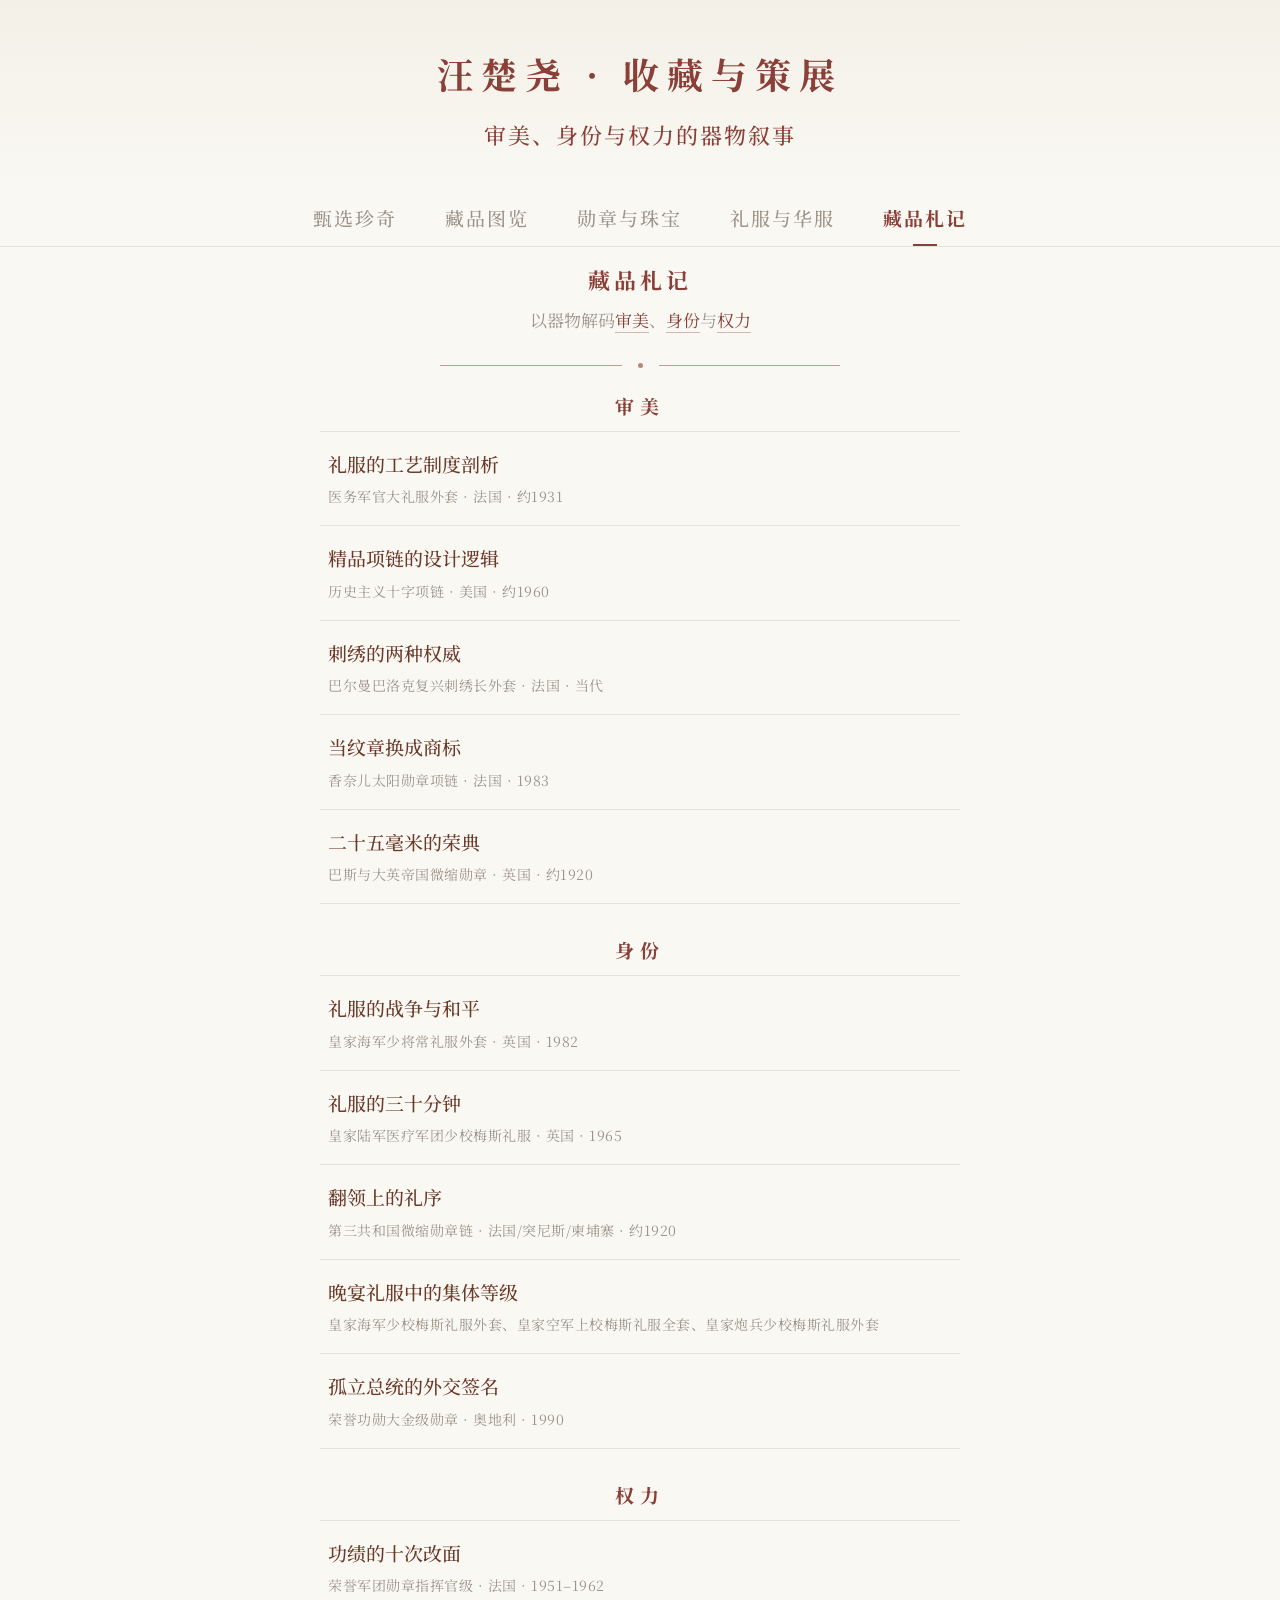
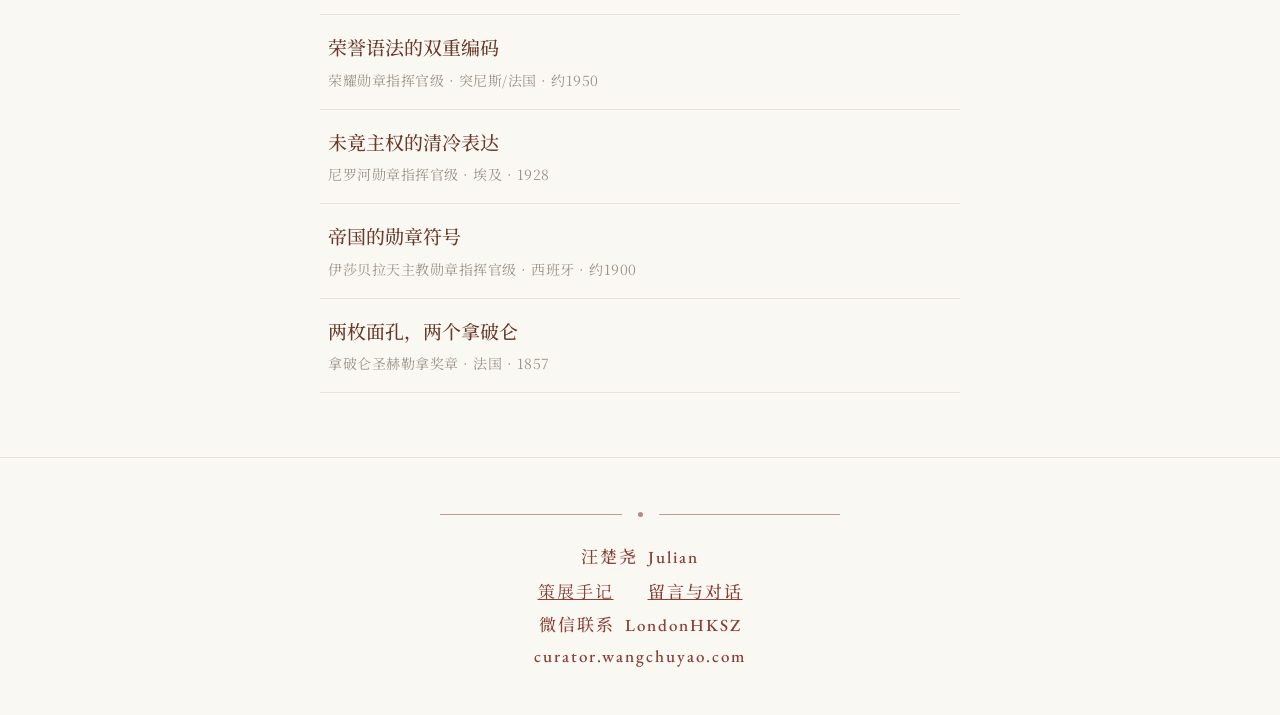
==== commit 6266e22a: "Use one browser title on every page Every page shell's <title> is now 汪楚尧 · 收藏与策展, without the page " ====
--- a/chronicles/index.html
+++ b/chronicles/index.html
@@ -4,7 +4,7 @@
 <meta charset="UTF-8">
 <meta name="viewport" content="width=device-width, initial-scale=1.0">
 <meta name="robots" content="noindex, nofollow">
-<title>藏品札记 · 汪楚尧收藏与策展</title>
+<title>汪楚尧 · 收藏与策展</title>
 <link href="https://fonts.googleapis.com/css2?family=EB+Garamond:ital,wght@0,400;0,500;1,400&family=Noto+Serif+SC:wght@400;500;700&display=swap" rel="stylesheet">
 <link rel="stylesheet" href="/assets/site.css">
 </head>
--- a/assets/site.css
+++ b/assets/site.css
@@ -8,11 +8,15 @@
   /* type: two families, five sizes (小注 / 正文 / 条目 / 标题 / 站名) */
   --serif:'Noto Serif SC',serif; --latin:'EB Garamond','Noto Serif SC',serif;
   --fs-small:14px; --fs-body:17px; --fs-item:19px; --fs-title:22px; --fs-site:36px;
+  --edge:17px;   /* page edge: one body character, same on every grid page */
+  --ctrl:44px;   /* close crosses and lightbox arrows */
+  --ctrl-nav:56px;
 }
 *{box-sizing:border-box;margin:0;padding:0;}
+html{overflow-y:scroll;}   /* keeps the centred layout from shifting when a filter changes the page height */
 body{font-family:var(--serif);font-size:var(--fs-body);background:var(--bg-primary);color:var(--text-primary);min-height:100vh;-webkit-font-smoothing:antialiased;}
 ::-webkit-scrollbar{width:5px;}::-webkit-scrollbar-track{background:var(--bg-primary);}::-webkit-scrollbar-thumb{background:var(--gold-dim);border-radius:3px;}
-@keyframes fadeIn{from{opacity:0;transform:translateY(14px);}to{opacity:1;transform:translateY(0);}}
+@keyframes fadeIn{from{opacity:0;}to{opacity:1;}}   /* opacity only: cards never move, so spacing is identical before and after a filter click */
 
 .header{text-align:center;padding:48px 24px 32px;background:linear-gradient(180deg,#F3F0E7 0%,var(--bg-primary) 100%);}
 .header h1{font-family:var(--serif);font-size:var(--fs-site);font-weight:700;letter-spacing:8px;color:var(--heading-gold);}
@@ -29,10 +33,10 @@
 .tab-btn.active{color:var(--heading-gold);font-weight:700;}
 .tab-btn.active::after{content:'';position:absolute;bottom:0;left:50%;transform:translateX(-50%);width:24px;height:2px;background:var(--gold);}
 
-.main{max-width:960px;margin:0 auto;padding:0 20px 60px;}
+.main{max-width:960px;margin:0 auto;padding:0 var(--edge) 60px;}
 .tab-content{animation:fadeIn 0.4s ease;}
 
-.section-header{text-align:center;padding:36px 0 8px;}
+.section-header{text-align:center;padding:var(--edge) 0 8px;}
 .section-title{font-family:var(--serif);font-size:var(--fs-title);font-weight:700;color:var(--heading-gold);letter-spacing:4px;}
 .section-after-divider{padding-bottom:20px;}
 
@@ -56,7 +60,7 @@
 .item-tag.sale{color:#A5503C;background:rgba(165,80,60,0.06);border-color:rgba(165,80,60,0.15);}
 
 
-.filter-bar{display:flex;gap:8px;flex-wrap:wrap;justify-content:center;padding:0 0 24px;}
+.filter-bar{display:flex;gap:8px;flex-wrap:wrap;justify-content:center;padding:0 0 calc(var(--edge) - 8px);}
 .filter-btn{padding:7px 18px;border:1px solid var(--border);border-radius:2px;background:transparent;color:var(--text-muted);font-size:var(--fs-body);font-family:var(--serif);font-weight:500;cursor:pointer;transition:all 0.2s;letter-spacing:1px;}
 .filter-btn:hover{border-color:var(--text-muted);color:var(--text-secondary);}
 .filter-btn.active{border-color:var(--gold);color:var(--gold);background:var(--gold-glow);}
@@ -72,7 +76,7 @@
 .article-modal{display:none;position:fixed;top:0;left:0;right:0;bottom:0;z-index:10000;background:rgba(0,0,0,0.6);backdrop-filter:blur(6px);overflow-y:auto;padding:40px 20px;}
 .article-modal.open{display:block;}
 .article-modal-inner{max-width:1080px;margin:0 auto;background:var(--bg-primary);border-radius:4px;padding:40px 36px;position:relative;box-shadow:0 20px 60px rgba(0,0,0,0.2);}
-.article-modal-close{position:absolute;top:16px;right:20px;font-size:32px;color:var(--text-muted);cursor:pointer;background:none;border:none;transition:color 0.2s;}
+.article-modal-close{position:absolute;top:16px;right:20px;font-size:var(--ctrl);line-height:1;color:var(--text-muted);cursor:pointer;background:none;border:none;transition:color 0.2s;}
 .article-modal-close:hover{color:var(--text-primary);}
 .article-img-stack{display:flex;flex-direction:column;gap:12px;max-width:720px;margin:0 auto 24px;}
 .article-img-stack img{width:100%;height:auto;display:block;border-radius:3px;border:1px solid var(--border);}
@@ -88,6 +92,25 @@
 .article-img-grid3left-stack{display:flex;flex-direction:column;gap:12px;}
 .article-img-grid3left-stack img{width:100%;height:auto;display:block;border-radius:3px;border:1px solid var(--border);}
 .article-modal-img{width:100%;max-width:720px;display:block;margin:0 auto 24px;border-radius:3px;border:1px solid var(--border);}
+/* ---------- Full-text page (/text/, unlisted) ---------- */
+.text-page{max-width:720px;margin:0 auto;}
+.text-note,.text-toc{font-size:var(--fs-small);color:var(--text-muted);text-align:center;line-height:2;}
+.text-toc a{color:var(--gold);text-decoration:none;}
+.text-h2{font-size:var(--fs-title);font-weight:500;letter-spacing:4px;color:var(--heading-gold);text-align:center;margin:40px 0 10px;}
+.text-h3{font-size:var(--fs-item);font-weight:500;letter-spacing:2px;color:var(--item-title);margin:26px 0 6px;border-bottom:1px solid var(--border);padding-bottom:4px;}
+.text-statement{font-size:var(--fs-body);line-height:2;color:var(--text-muted);text-align:center;margin:0 0 10px;}
+.text-item,.text-article{padding:14px 0;border-bottom:1px solid var(--border-light);}
+.text-item-head{display:flex;flex-wrap:wrap;gap:4px 12px;align-items:baseline;margin-bottom:6px;}
+.text-id{font-family:var(--latin);font-size:var(--fs-small);color:var(--text-muted);}
+.text-title{font-size:var(--fs-item);font-weight:500;color:var(--item-title);}
+.text-meta{font-size:var(--fs-small);color:var(--text-muted);}
+.text-desc{font-size:var(--fs-body);line-height:2;color:var(--text-secondary);margin:0;text-align:justify;}
+.text-count{font-family:var(--latin);font-size:var(--fs-small);color:var(--text-muted);margin-left:8px;}
+.text-count-line{font-family:var(--latin);font-size:var(--fs-small);color:var(--text-muted);margin-top:6px;}
+.text-body{font-size:var(--fs-body);line-height:2.1;color:var(--text-secondary);text-align:justify;}
+.text-body strong{color:var(--item-title);font-weight:500;}
+.text-link{font-size:var(--fs-small);color:var(--text-muted);margin-top:6px;}
+
 @media(max-width:640px){.article-img-side,.article-img-grid4,.article-img-grid6,.article-img-grid3left{grid-template-columns:1fr;}}
 .article-modal-title{font-family:var(--serif);font-size:var(--fs-title);font-weight:700;color:var(--item-title);line-height:1.7;margin-bottom:8px;text-align:center;}
 .article-modal-date{font-family:var(--latin);font-size:var(--fs-body);color:var(--text-muted);font-style:italic;margin-bottom:20px;text-align:center;}
@@ -133,15 +156,15 @@
 .gallery-item::after{content:'⊕';position:absolute;inset:0;display:flex;align-items:center;justify-content:center;font-size:28px;color:rgba(250,248,243,0.9);opacity:0;transition:opacity 0.3s ease;pointer-events:none;text-shadow:0 1px 6px rgba(0,0,0,0.4);}
 .gallery-item:hover::after{opacity:1;}
 
-.lightbox{display:none;position:fixed;top:0;left:0;right:0;bottom:0;z-index:10000;background:rgba(0,0,0,0.88);backdrop-filter:blur(8px);align-items:center;justify-content:center;flex-direction:column;padding:27px 27px 40px;cursor:pointer;}
+.lightbox{display:none;position:fixed;top:0;left:0;right:0;bottom:0;z-index:10000;background:rgba(0,0,0,0.88);backdrop-filter:blur(8px);align-items:center;justify-content:center;flex-direction:column;padding:18px 9px 40px;cursor:pointer;}
 .lightbox.open{display:flex;}
 .lightbox img{max-width:90%;max-height:75vh;object-fit:contain;display:block;}
 .lightbox-info{margin-top:12px;text-align:center;margin-left:auto;margin-right:auto;}
 .lightbox-title{font-family:var(--serif);font-size:var(--fs-title);color:#F5F0E8;}
-.lightbox-desc{font-size:var(--fs-body);color:#A9A193;margin-top:5px;line-height:1.8;font-family:var(--latin);text-align:justify;text-align-last:left;}
-.lightbox-close{position:absolute;top:24px;right:28px;font-size:32px;color:#999;cursor:pointer;background:none;border:none;transition:color 0.2s;}
+.lightbox-desc{font-size:18px;color:#A9A193;margin-top:5px;line-height:1.8;font-family:var(--latin);text-align:justify;text-align-last:left;}
+.lightbox-close{position:absolute;top:24px;right:28px;font-size:var(--ctrl);line-height:1;color:#999;cursor:pointer;background:none;border:none;transition:color 0.2s;}
 .lightbox-close:hover{color:#fff;}
-.lightbox-nav{position:absolute;top:50%;transform:translateY(-50%);font-family:var(--latin);font-size:56px;line-height:1;color:#999;background:none;border:none;cursor:pointer;padding:24px 18px;transition:color 0.2s;}
+.lightbox-nav{position:absolute;top:50%;transform:translateY(-50%);font-family:var(--latin);font-size:var(--ctrl-nav);line-height:1;color:#999;background:none;border:none;cursor:pointer;padding:24px 18px;transition:color 0.2s;}
 .lightbox-nav:hover{color:#fff;}
 .lightbox-nav:focus{outline:none;}.lightbox-nav:focus-visible{color:#fff;}
 .lightbox-prev{left:16px;}.lightbox-next{right:16px;}
@@ -158,14 +181,14 @@
 .curator-note-modal.open{display:flex;align-items:center;justify-content:center;}
 .curator-note-modal-inner{max-width:580px;padding:40px 32px;font-family:var(--serif);font-size:var(--fs-body);line-height:2.2;color:var(--text-secondary);text-align:justify;letter-spacing:0.5px;}
 .curator-note-modal-title{font-size:var(--fs-title);font-weight:700;color:var(--heading-gold);text-align:center;letter-spacing:4px;margin-bottom:28px;}
-.curator-note-modal-close{position:absolute;top:24px;right:28px;font-size:32px;color:var(--text-muted);cursor:pointer;background:none;border:none;transition:color 0.2s;}
+.curator-note-modal-close{position:absolute;top:24px;right:28px;font-size:var(--ctrl);line-height:1;color:var(--text-muted);cursor:pointer;background:none;border:none;transition:color 0.2s;}
 .curator-note-modal-close:hover{color:var(--text-primary);}
 
 /* conversation modal */
 .conv-modal{display:none;position:fixed;top:0;left:0;right:0;bottom:0;z-index:10001;background:rgba(0,0,0,0.6);backdrop-filter:blur(6px);overflow-y:auto;padding:40px 20px;}
 .conv-modal.open{display:block;}
 .conv-modal-inner{max-width:540px;width:100%;margin:40px auto;background:var(--bg-primary);border-radius:4px;padding:36px 32px;position:relative;box-shadow:0 20px 60px rgba(0,0,0,0.2);}
-.conv-modal-close{position:absolute;top:14px;right:18px;font-size:32px;color:var(--text-muted);cursor:pointer;background:none;border:none;transition:color 0.2s;}
+.conv-modal-close{position:absolute;top:14px;right:18px;font-size:var(--ctrl);line-height:1;color:var(--text-muted);cursor:pointer;background:none;border:none;transition:color 0.2s;}
 .conv-modal-close:hover{color:var(--text-primary);}
 .conv-modal-title{font-family:var(--serif);font-size:var(--fs-item);font-weight:700;color:var(--heading-gold);text-align:center;letter-spacing:3px;margin-bottom:6px;}
 .conv-modal-intro{font-family:var(--serif);font-size:var(--fs-small);line-height:2;color:var(--text-muted);text-align:center;margin-bottom:20px;}
@@ -199,18 +222,19 @@
 .conv-loading{text-align:center;font-family:var(--serif);font-size:var(--fs-small);color:var(--text-muted);padding:20px 0;}
 
 @media(max-width:640px){
-  :root{--fs-small:13px; --fs-body:15px; --fs-item:16px; --fs-title:20px; --fs-site:24px;}
+  :root{--fs-small:13px; --fs-body:15px; --fs-item:16px; --fs-title:20px; --fs-site:24px; --ctrl:38px; --ctrl-nav:48px; --edge:15px;}
   .header{padding:36px 16px 24px;}.header h1{letter-spacing:4px;}
   .tabs-bar{justify-content:center;padding:0 8px;}.tab-btn{padding:13px 14px;font-size:var(--fs-body);}
   .featured-grid{grid-template-columns:repeat(2,1fr);gap:12px;}.chronicle-grid{grid-template-columns:repeat(2,1fr);gap:12px;}.gallery-grid{grid-template-columns:repeat(3,1fr);gap:6px;}
-  .main{padding:0 14px 40px;}.item-card{padding:7px;}.item-info{padding:9px 0 2px;}
+  .main{padding:0 var(--edge) 40px;}.item-card{padding:7px;}.item-info{padding:9px 0 2px;}
   .neo-divider{width:70%;}
   /* phone lightbox: image sized so that title, text and button fit on one screen; scrolls only if they cannot */
-  .lightbox{display:none;padding:29px 8px 14px;overflow-y:auto;justify-content:flex-start;}
+  .lightbox{display:none;padding:19px 3px 14px;overflow-y:auto;justify-content:flex-start;}
   .lightbox.open{display:flex;}
   .lightbox img{max-height:min(52vh, calc(100vh - 330px));max-width:100%;}
-  .lightbox-info{margin-top:7px;}.lightbox-desc{line-height:1.7;margin-top:4px;}
+  .lightbox-info{margin-top:7px;}.lightbox-desc{font-size:18px;line-height:1.7;margin-top:4px;}   /* largest size at which the longest entry still fits with a full-width image on 390 px phones */
   #lightboxArticleLink{margin-top:8px !important;padding:6px 18px !important;}
-  .lightbox-nav{font-size:44px;padding:20px 8px;position:fixed;}.lightbox-prev{left:0;}.lightbox-next{right:0;}
+  .lightbox-nav{padding:20px 8px;position:fixed;}.lightbox-prev{left:0;}.lightbox-next{right:0;}
   .lightbox-close{position:fixed;}
 }
+@media(max-width:380px){ .lightbox-desc{font-size:var(--fs-body);} }
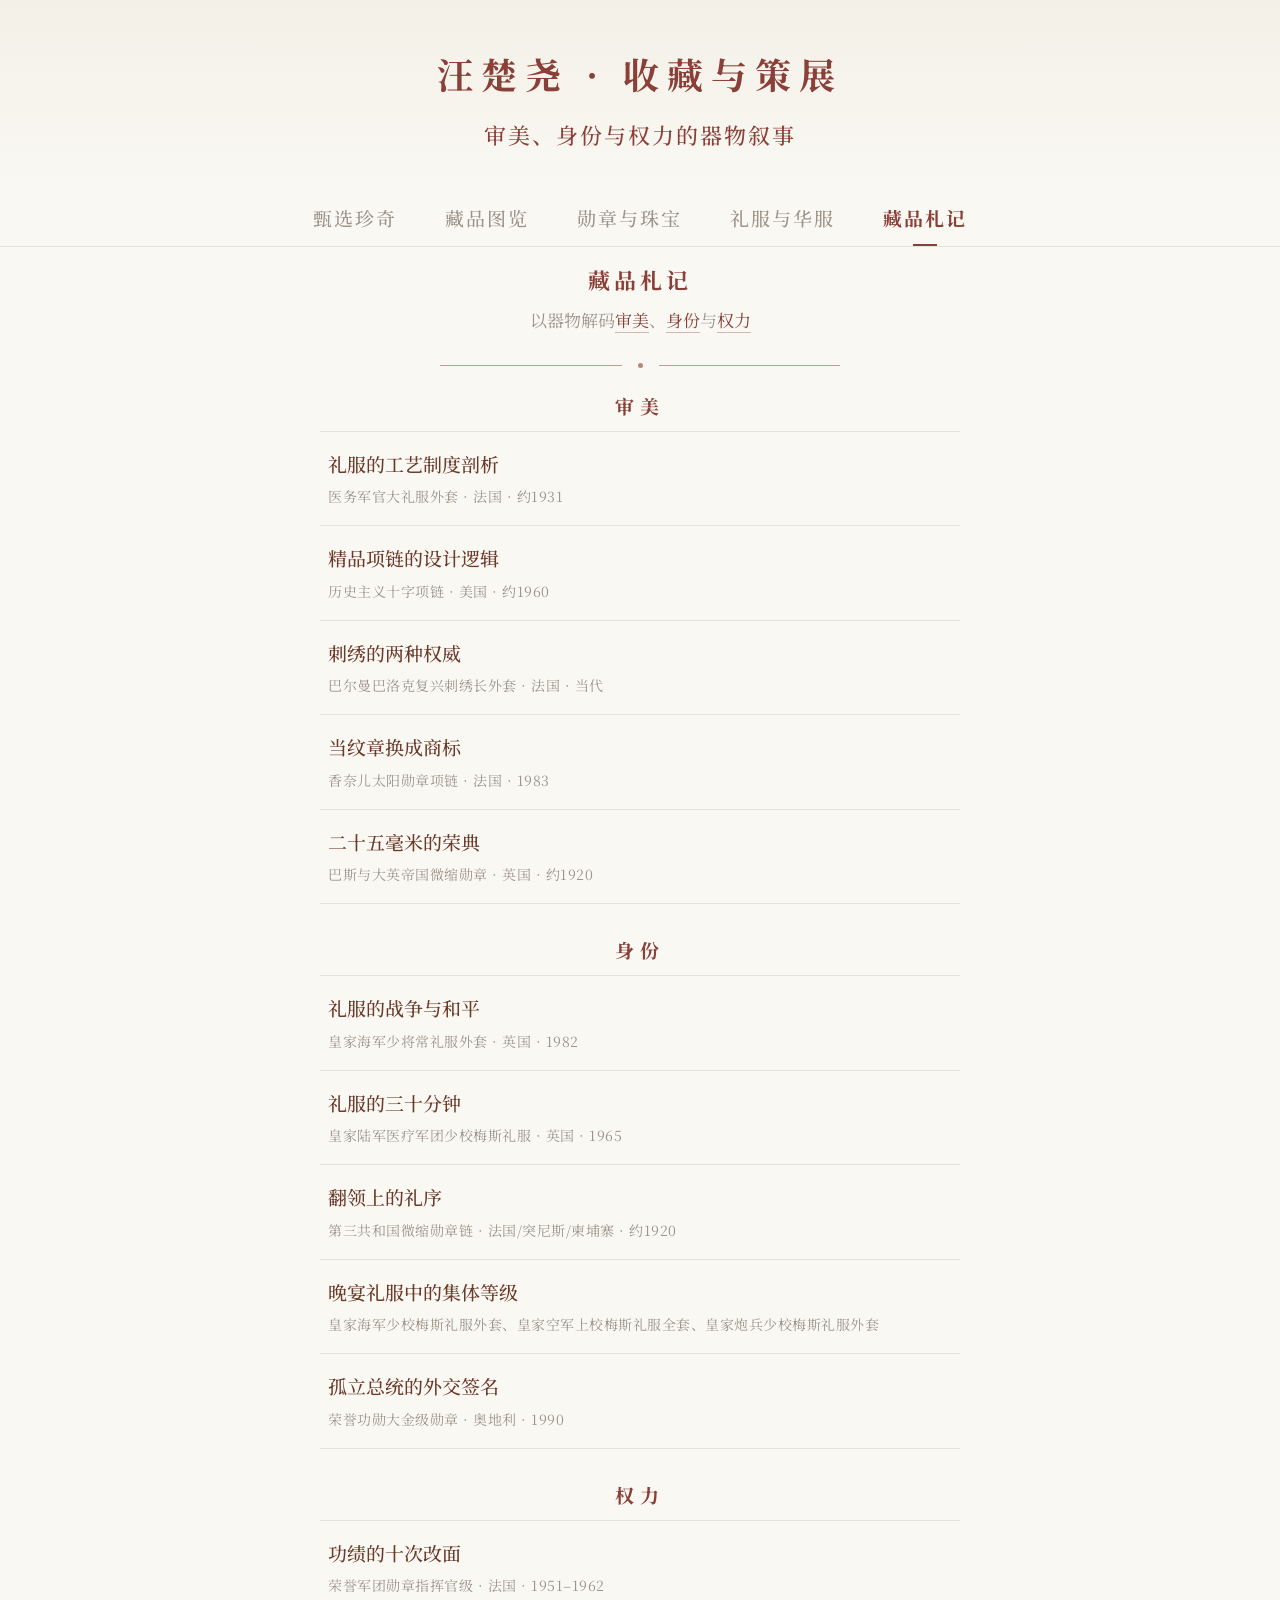
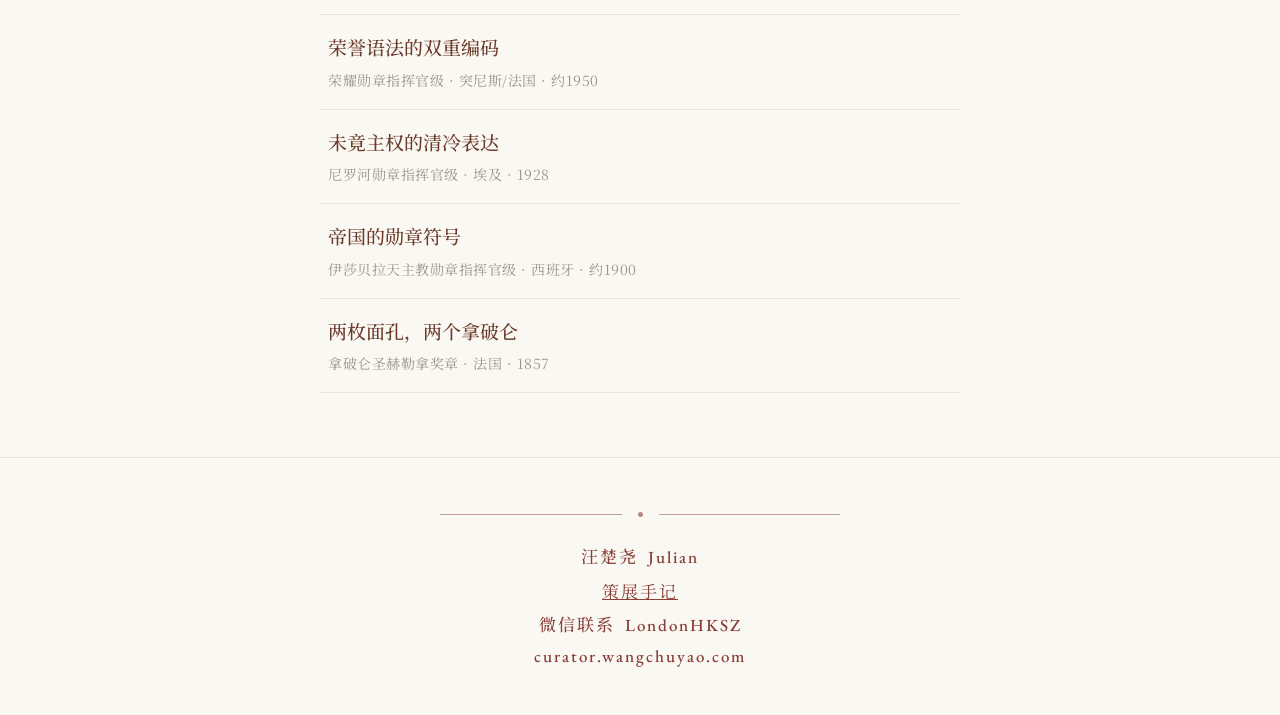
==== commit 74924884: "Remove the conversation system; put origin before year on cards The Firebase guestbook is removed en" ====
--- a/chronicles/index.html
+++ b/chronicles/index.html
@@ -14,9 +14,5 @@
 <script src="/assets/data.js"></script>
 <script src="/assets/site.js"></script>
 
-<!-- Firebase conversation system: isolated so it never breaks the main page -->
-<script src="https://www.gstatic.com/firebasejs/10.12.0/firebase-app-compat.js"></script>
-<script src="https://www.gstatic.com/firebasejs/10.12.0/firebase-firestore-compat.js"></script>
-<script src="/assets/conversations.js"></script>
 </body>
 </html>
--- a/assets/site.css
+++ b/assets/site.css
@@ -185,41 +185,6 @@
 .curator-note-modal-close:hover{color:var(--text-primary);}
 
 /* conversation modal */
-.conv-modal{display:none;position:fixed;top:0;left:0;right:0;bottom:0;z-index:10001;background:rgba(0,0,0,0.6);backdrop-filter:blur(6px);overflow-y:auto;padding:40px 20px;}
-.conv-modal.open{display:block;}
-.conv-modal-inner{max-width:540px;width:100%;margin:40px auto;background:var(--bg-primary);border-radius:4px;padding:36px 32px;position:relative;box-shadow:0 20px 60px rgba(0,0,0,0.2);}
-.conv-modal-close{position:absolute;top:14px;right:18px;font-size:var(--ctrl);line-height:1;color:var(--text-muted);cursor:pointer;background:none;border:none;transition:color 0.2s;}
-.conv-modal-close:hover{color:var(--text-primary);}
-.conv-modal-title{font-family:var(--serif);font-size:var(--fs-item);font-weight:700;color:var(--heading-gold);text-align:center;letter-spacing:3px;margin-bottom:6px;}
-.conv-modal-intro{font-family:var(--serif);font-size:var(--fs-small);line-height:2;color:var(--text-muted);text-align:center;margin-bottom:20px;}
-.conv-admin-bar{display:flex;align-items:center;gap:8px;margin-bottom:18px;justify-content:center;}
-.conv-admin-input{padding:6px 12px;border:1px solid var(--border);border-radius:2px;background:var(--bg-card);font-family:var(--serif);font-size:var(--fs-small);color:var(--text-primary);outline:none;width:140px;transition:border-color 0.2s;}
-.conv-admin-input:focus{border-color:var(--gold);}
-.conv-admin-btn{padding:6px 14px;border:1px solid var(--border);border-radius:2px;background:transparent;font-family:var(--serif);font-size:var(--fs-small);color:var(--text-muted);cursor:pointer;transition:all 0.2s;}
-.conv-admin-btn:hover{border-color:var(--gold);color:var(--gold);}
-.conv-admin-status{font-size:var(--fs-small);color:var(--gold);font-family:var(--serif);letter-spacing:1px;}
-.conv-compose{margin-bottom:24px;border-bottom:1px solid var(--border);padding-bottom:20px;}
-.conv-textarea{width:100%;min-height:80px;padding:12px 14px;border:1px solid var(--border);border-radius:3px;background:var(--bg-card);font-family:var(--serif);font-size:var(--fs-small);line-height:2;color:var(--text-primary);resize:vertical;outline:none;transition:border-color 0.2s;}
-.conv-textarea:focus{border-color:var(--gold);}
-.conv-textarea::placeholder{color:var(--text-muted);}
-.conv-send{display:block;margin:12px auto 0;padding:8px 28px;border:1px solid var(--gold);border-radius:2px;background:transparent;font-family:var(--serif);font-size:var(--fs-small);color:var(--gold);letter-spacing:2px;cursor:pointer;transition:all 0.2s;}
-.conv-send:hover{background:var(--gold-glow);}
-.conv-toast{display:none;margin-top:10px;text-align:center;font-family:var(--serif);font-size:var(--fs-small);color:var(--gold);letter-spacing:1px;}
-.conv-threads{display:flex;flex-direction:column;gap:20px;}
-.conv-thread{border:1px solid var(--border);border-radius:3px;padding:16px 18px;background:var(--bg-card);transition:border-color 0.2s;}
-.conv-msg{margin-bottom:10px;}
-.conv-msg:last-child{margin-bottom:0;}
-.conv-msg-text{font-family:var(--serif);font-size:var(--fs-small);line-height:2;color:var(--text-secondary);white-space:pre-wrap;word-break:break-word;}
-.conv-msg-meta{font-family:var(--latin);font-size:var(--fs-small);color:var(--text-muted);margin-top:4px;font-style:italic;}
-.conv-msg-curator{padding-left:16px;border-left:2px solid var(--gold);margin-top:12px;}
-.conv-msg-curator .conv-msg-label{font-family:var(--serif);font-size:var(--fs-small);color:var(--gold);letter-spacing:1px;margin-bottom:4px;font-weight:500;}
-.conv-reply-area{margin-top:12px;padding-top:12px;border-top:1px solid var(--border-light);}
-.conv-reply-textarea{width:100%;min-height:50px;padding:10px 12px;border:1px solid var(--border);border-radius:3px;background:var(--bg-primary);font-family:var(--serif);font-size:var(--fs-small);line-height:1.9;color:var(--text-primary);resize:vertical;outline:none;transition:border-color 0.2s;}
-.conv-reply-textarea:focus{border-color:var(--gold);}
-.conv-reply-send{margin-top:8px;padding:5px 18px;border:1px solid var(--gold);border-radius:2px;background:transparent;font-family:var(--serif);font-size:var(--fs-small);color:var(--gold);cursor:pointer;transition:all 0.2s;float:right;}
-.conv-reply-send:hover{background:var(--gold-glow);}
-.conv-empty{text-align:center;font-family:var(--serif);font-size:var(--fs-small);color:var(--text-muted);padding:20px 0;letter-spacing:1px;}
-.conv-loading{text-align:center;font-family:var(--serif);font-size:var(--fs-small);color:var(--text-muted);padding:20px 0;}
 
 @media(max-width:640px){
   :root{--fs-small:13px; --fs-body:15px; --fs-item:16px; --fs-title:20px; --fs-site:24px; --ctrl:38px; --ctrl-nav:48px; --edge:15px;}
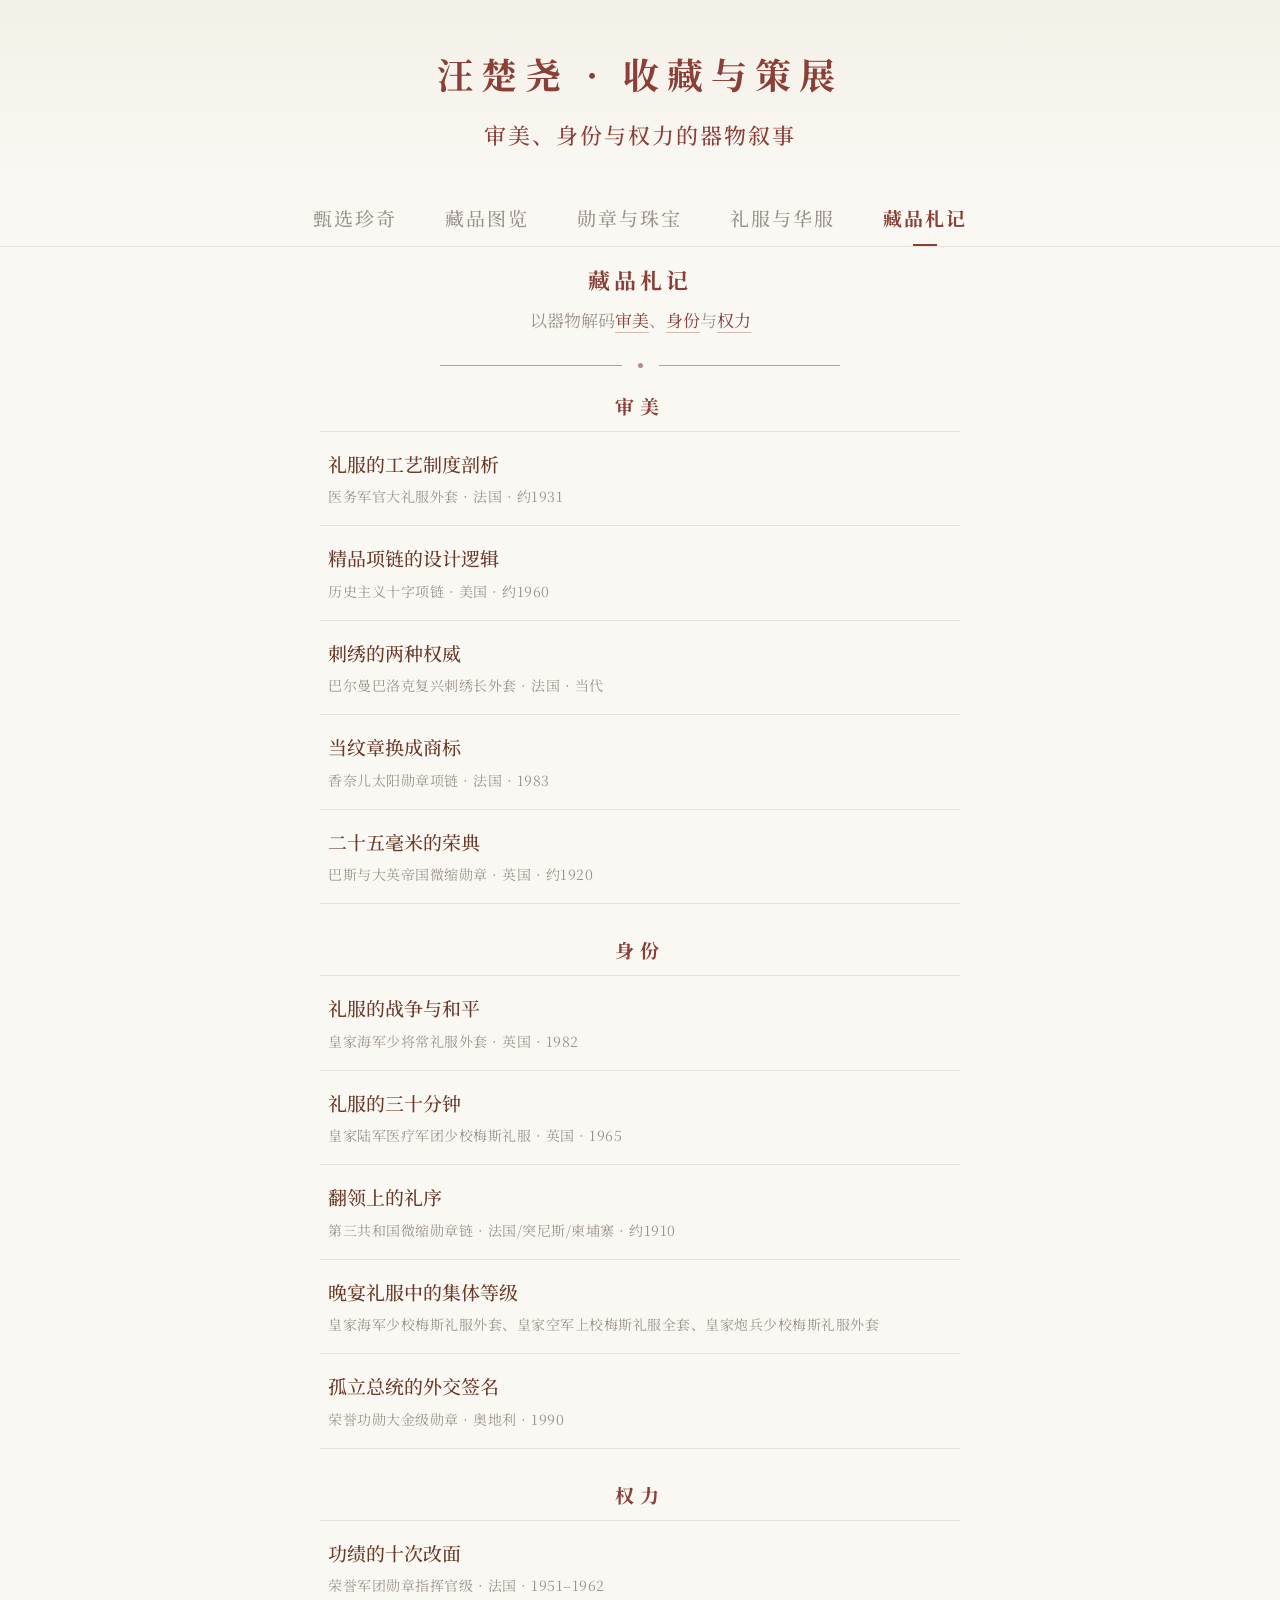
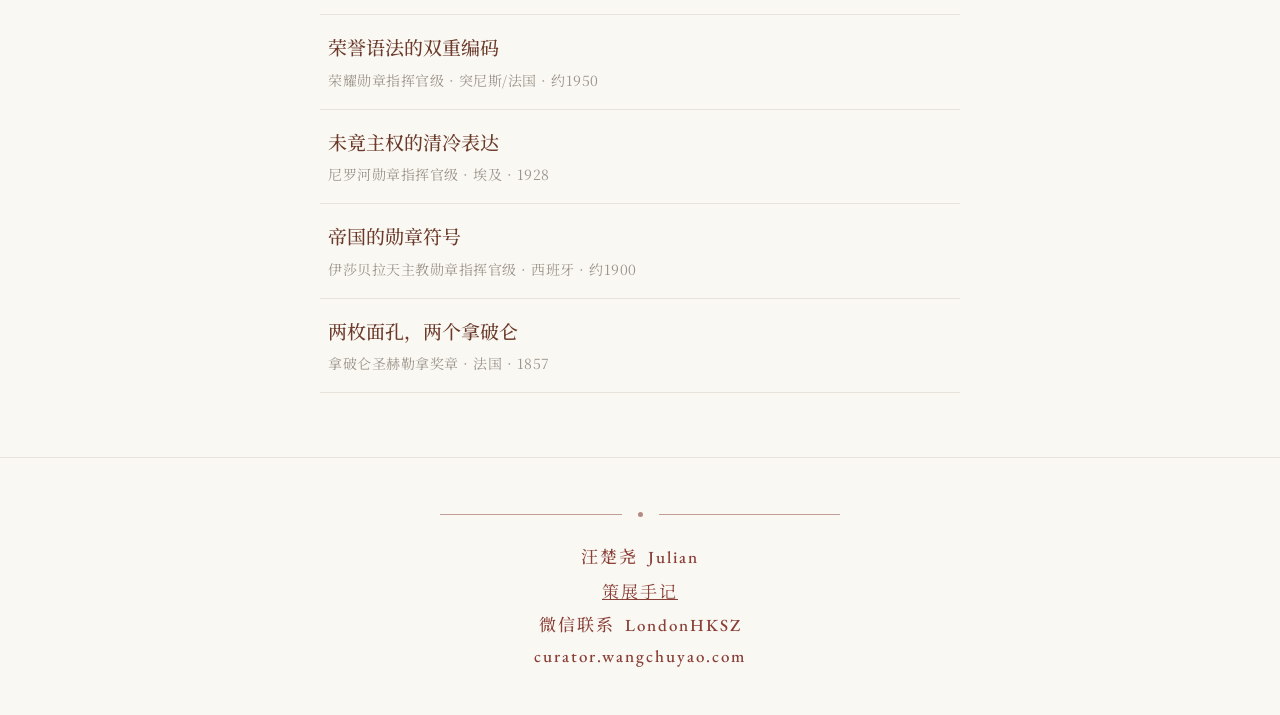
==== commit 62c53a01: "字体改为本站托管；手机札记铺满全屏，正文16像素、行距1.5 Google Fonts 在中国大陆不可达，微信内置浏览器中全站落到系统宋体。 tools/fonts.py 从开源源文件截出站点用到的约" ====
--- a/chronicles/index.html
+++ b/chronicles/index.html
@@ -5,7 +5,6 @@
 <meta name="viewport" content="width=device-width, initial-scale=1.0">
 <meta name="robots" content="noindex, nofollow">
 <title>汪楚尧 · 收藏与策展</title>
-<link href="https://fonts.googleapis.com/css2?family=EB+Garamond:ital,wght@0,400;0,500;1,400&family=Noto+Serif+SC:wght@400;500;700&display=swap" rel="stylesheet">
 <link rel="stylesheet" href="/assets/site.css">
 </head>
 <body data-page="chronicles">
--- a/assets/site.css
+++ b/assets/site.css
@@ -1,4 +1,13 @@
 /* Styles for curator.wangchuyao.com */
+/* Self-hosted web fonts, cut down to the characters the site uses (tools/fonts.py). Google Fonts is unreachable from
+   mainland China, so the fonts are served from this site. Re-run tools/fonts.py after adding text. */
+@font-face{font-family:'Noto Serif SC';src:url('/assets/fonts/noto-serif-sc-400.woff2') format('woff2');font-weight:400;font-style:normal;font-display:swap;}
+@font-face{font-family:'Noto Serif SC';src:url('/assets/fonts/noto-serif-sc-500.woff2') format('woff2');font-weight:500;font-style:normal;font-display:swap;}
+@font-face{font-family:'Noto Serif SC';src:url('/assets/fonts/noto-serif-sc-700.woff2') format('woff2');font-weight:700;font-style:normal;font-display:swap;}
+@font-face{font-family:'EB Garamond';src:url('/assets/fonts/eb-garamond-400.woff2') format('woff2');font-weight:400;font-style:normal;font-display:swap;}
+@font-face{font-family:'EB Garamond';src:url('/assets/fonts/eb-garamond-500.woff2') format('woff2');font-weight:500;font-style:normal;font-display:swap;}
+@font-face{font-family:'EB Garamond';src:url('/assets/fonts/eb-garamond-400-italic.woff2') format('woff2');font-weight:400;font-style:italic;font-display:swap;}
+html{-webkit-text-size-adjust:100%;text-size-adjust:100%;}
 :root {
   --bg-primary:#FAF8F3; --bg-warm:#F5F2EB; --bg-card:#FFFFFF;
   --text-primary:#4A3728; --text-secondary:#5C4A3D; --text-muted:#9C948A;
@@ -187,6 +196,10 @@
 /* conversation modal */
 
 @media(max-width:640px){
+  /* essays fill the phone screen: no grey margin, one body character of side padding as on the grid pages */
+  .article-modal{padding:0;}
+  .article-modal-inner{border-radius:0;min-height:100%;padding:56px var(--edge) 40px;}
+  .article-modal-body{font-size:16px;line-height:1.5;}
   :root{--fs-small:13px; --fs-body:15px; --fs-item:16px; --fs-title:20px; --fs-site:24px; --ctrl:38px; --ctrl-nav:48px; --edge:15px;}
   .header{padding:36px 16px 24px;}.header h1{letter-spacing:4px;}
   .tabs-bar{justify-content:center;padding:0 8px;}.tab-btn{padding:13px 14px;font-size:var(--fs-body);}
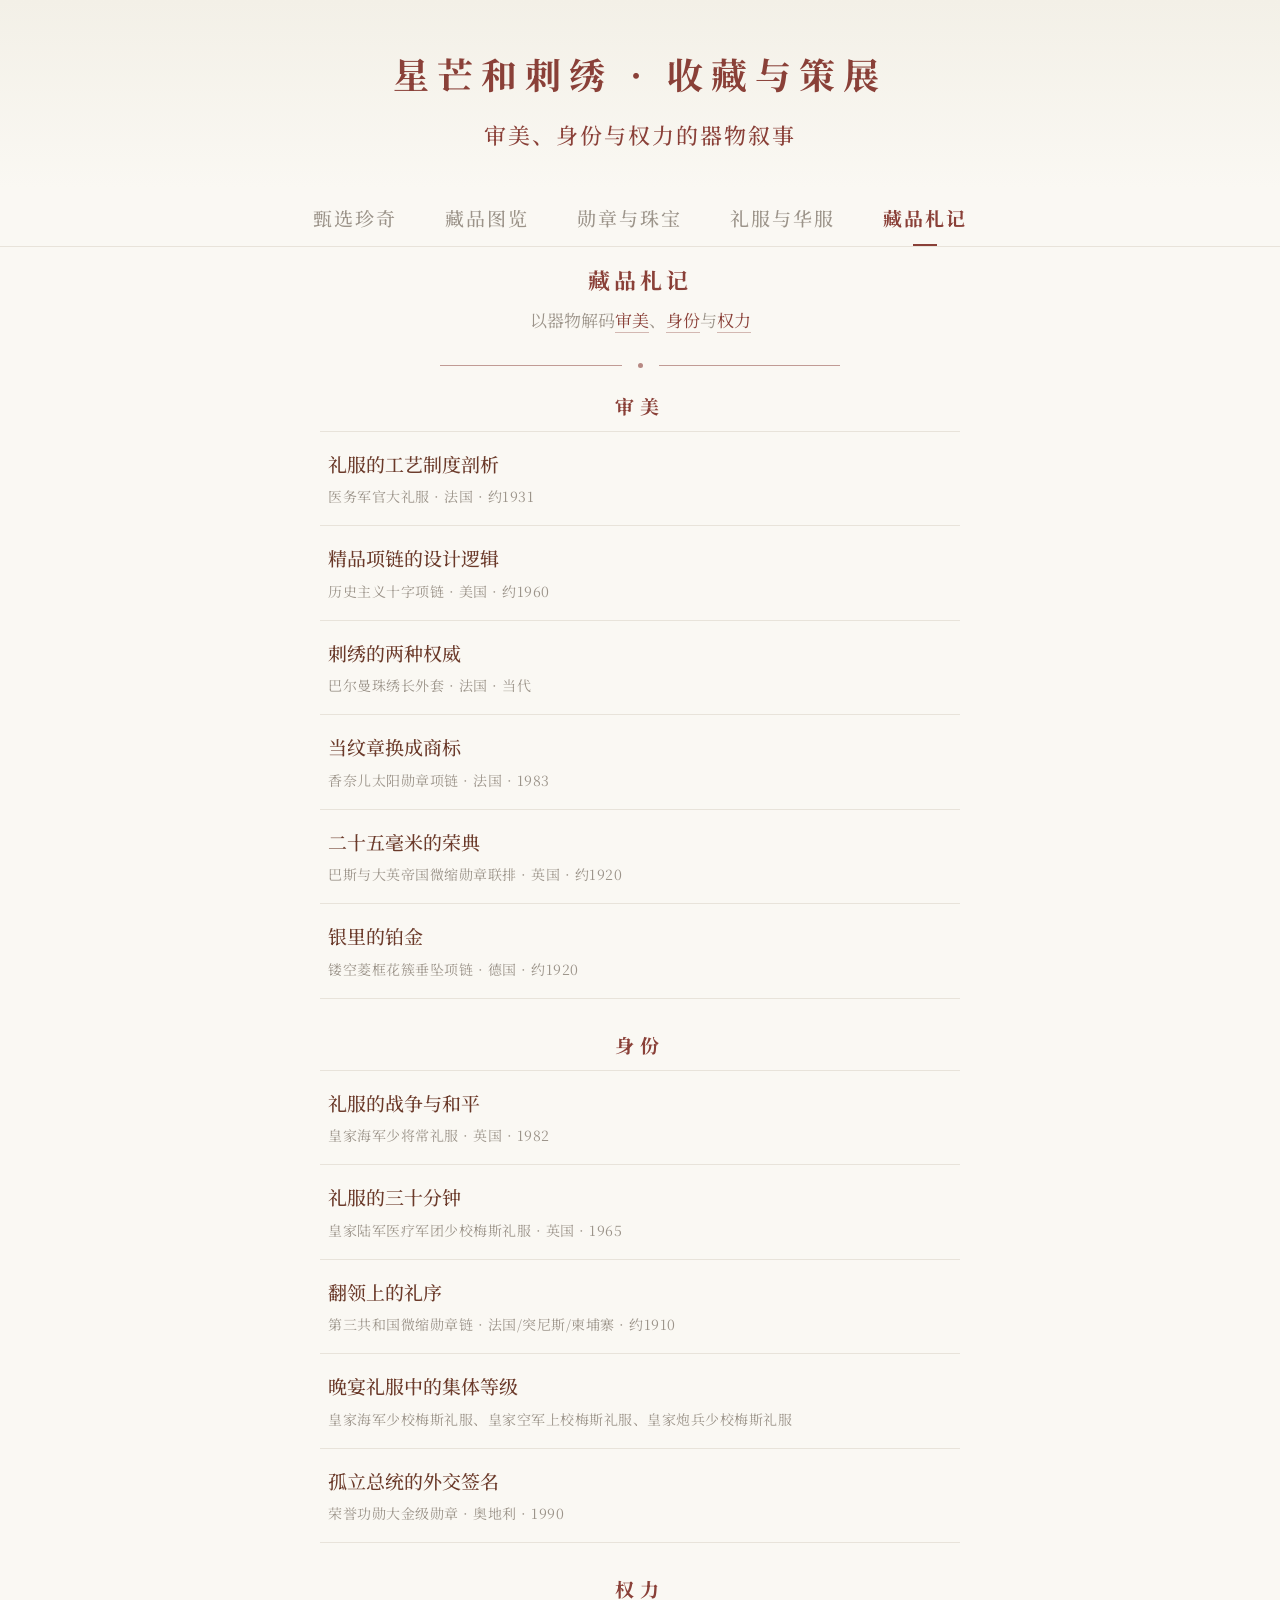
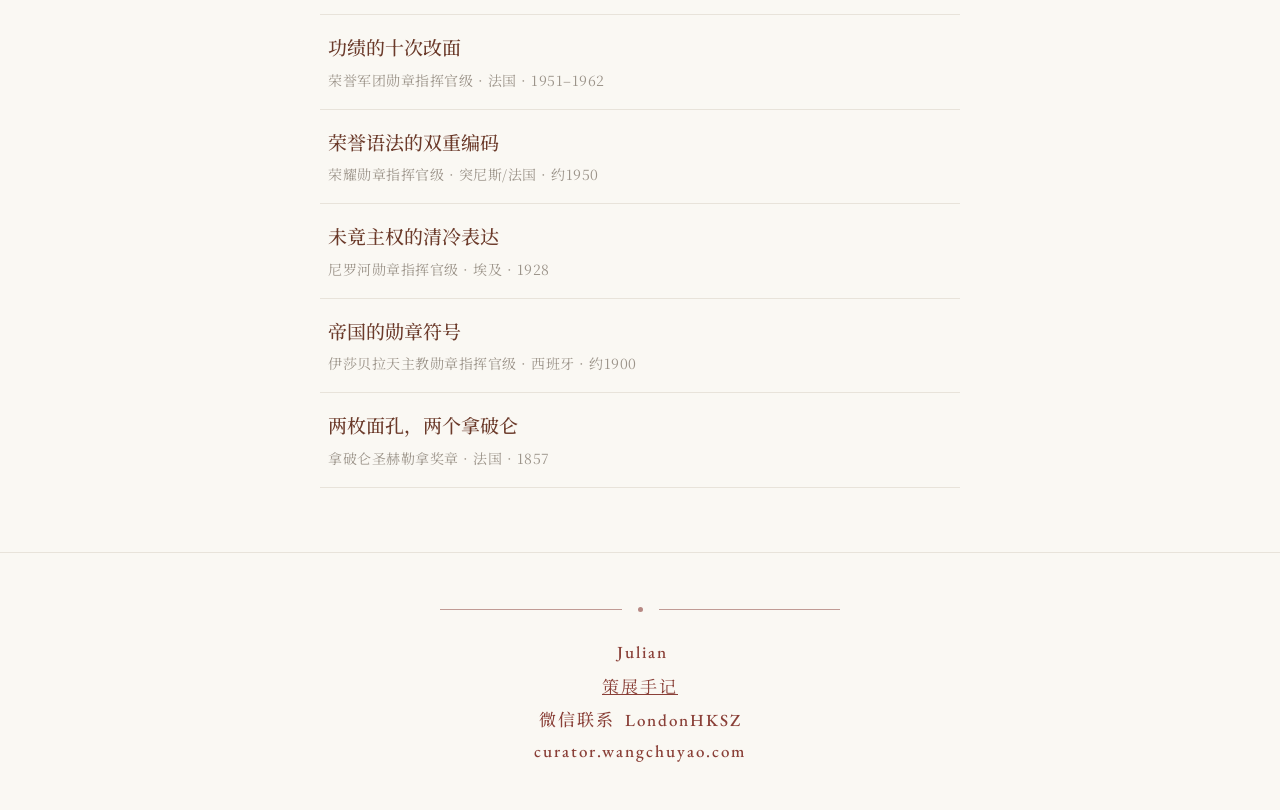
==== commit 516a8387: "网站标题改为「星芒和刺绣 · 收藏与策展」，页脚署名只留 Julian 所有页面的浏览器标题与页头站名同步修改；手册记录命名理由与候选。  Co-Authored-By: Claude Opus 5." ====
--- a/chronicles/index.html
+++ b/chronicles/index.html
@@ -4,7 +4,7 @@
 <meta charset="UTF-8">
 <meta name="viewport" content="width=device-width, initial-scale=1.0">
 <meta name="robots" content="noindex, nofollow">
-<title>汪楚尧 · 收藏与策展</title>
+<title>星芒和刺绣 · 收藏与策展</title>
 <link rel="stylesheet" href="/assets/site.css">
 </head>
 <body data-page="chronicles">
--- a/assets/site.css
+++ b/assets/site.css
@@ -199,7 +199,9 @@
   /* essays fill the phone screen: no grey margin, one body character of side padding as on the grid pages */
   .article-modal{padding:0;}
   .article-modal-inner{border-radius:0;min-height:100%;padding:56px var(--edge) 40px;}
-  .article-modal-body{font-size:16px;line-height:1.5;}
+  .article-modal-body{font-size:16px;line-height:1.7;}
+  /* card titles one step smaller on phones (body size), so longer names keep to two lines */
+  .item-title{font-size:var(--fs-body);}
   :root{--fs-small:13px; --fs-body:15px; --fs-item:16px; --fs-title:20px; --fs-site:24px; --ctrl:38px; --ctrl-nav:48px; --edge:15px;}
   .header{padding:36px 16px 24px;}.header h1{letter-spacing:4px;}
   .tabs-bar{justify-content:center;padding:0 8px;}.tab-btn{padding:13px 14px;font-size:var(--fs-body);}
